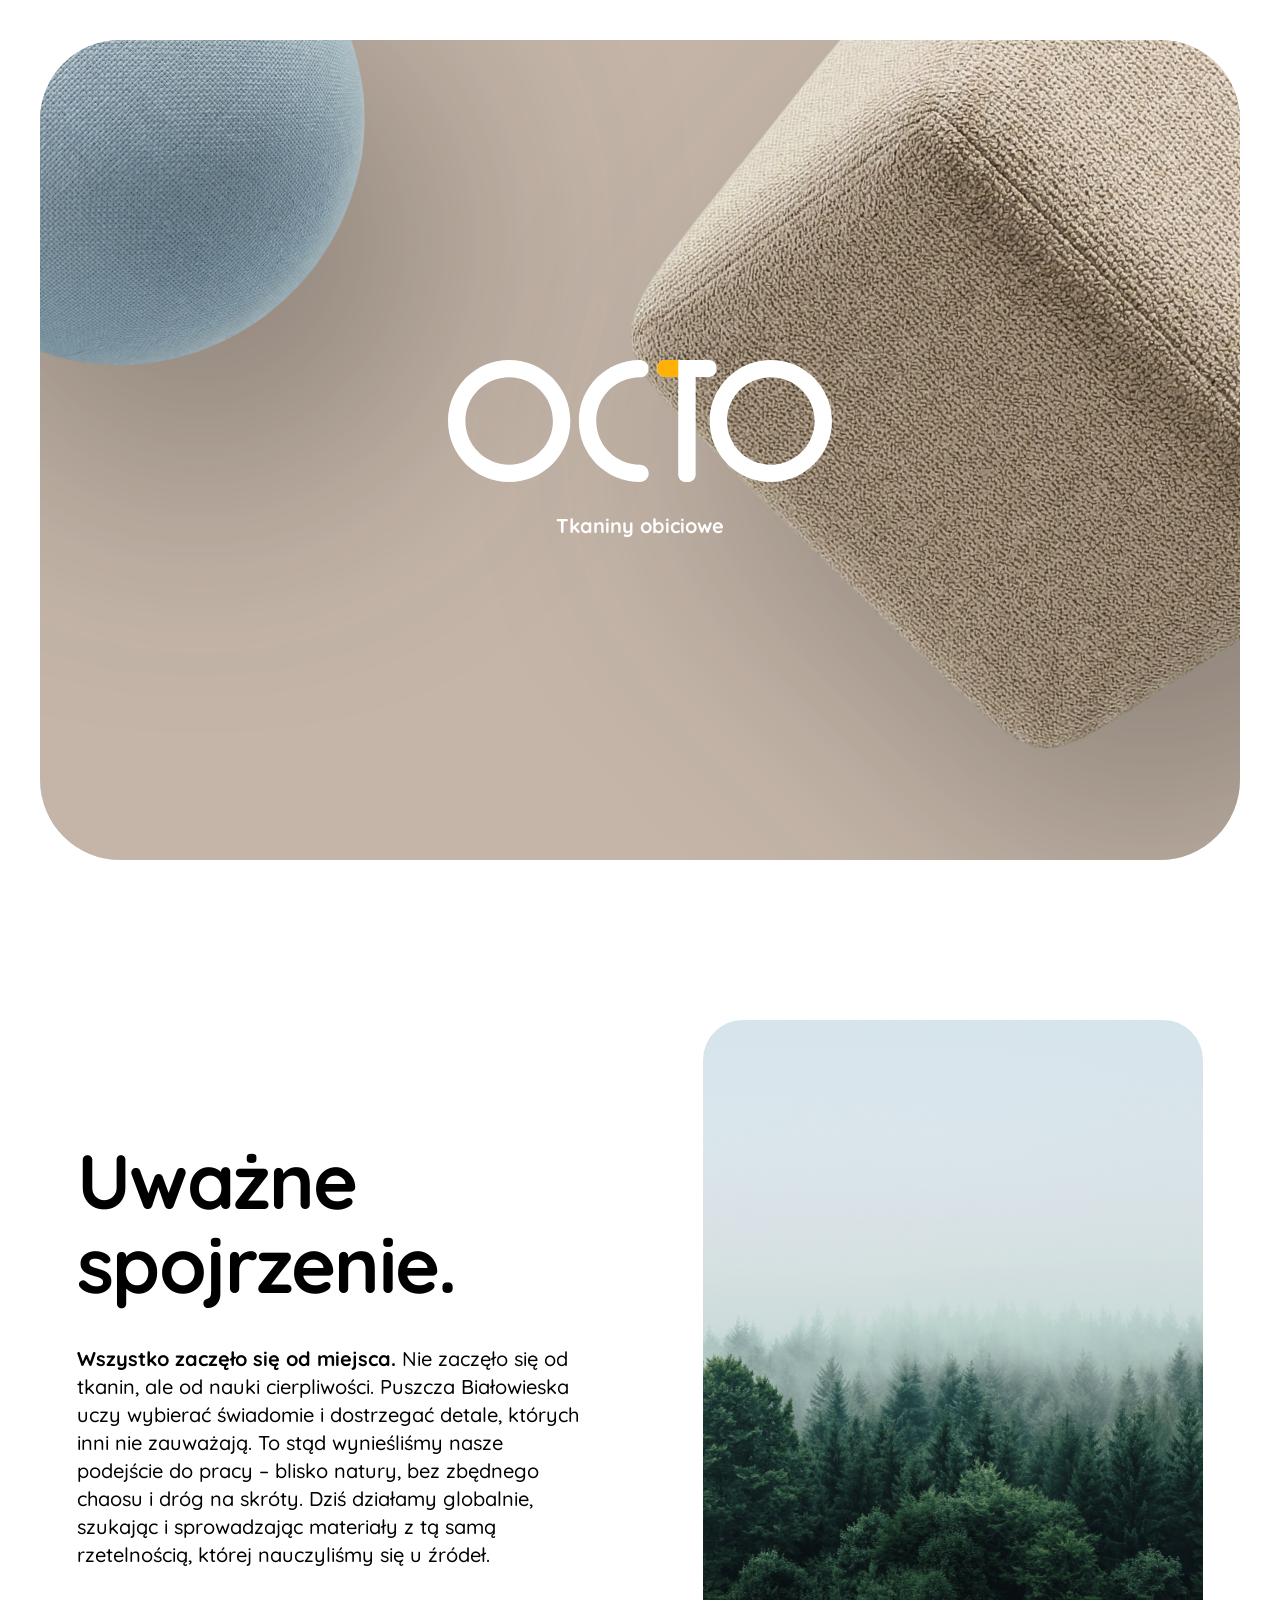
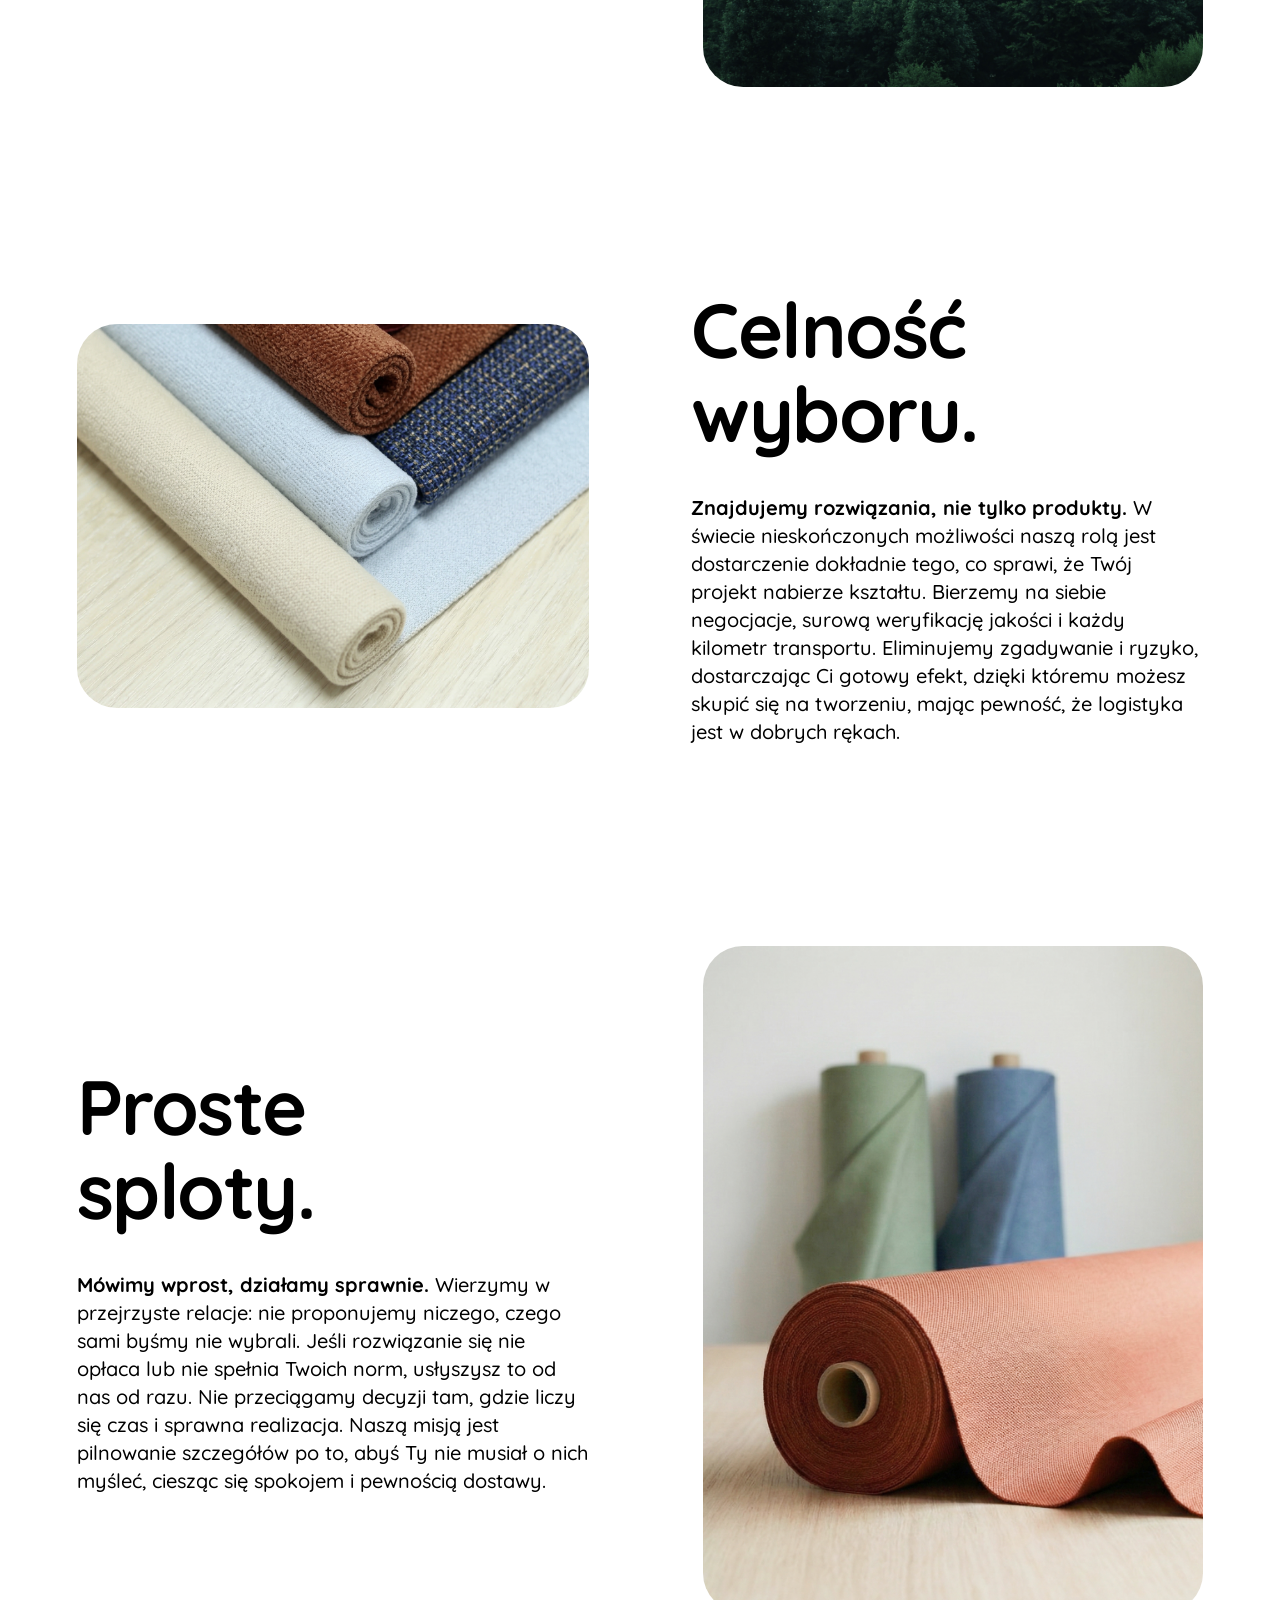
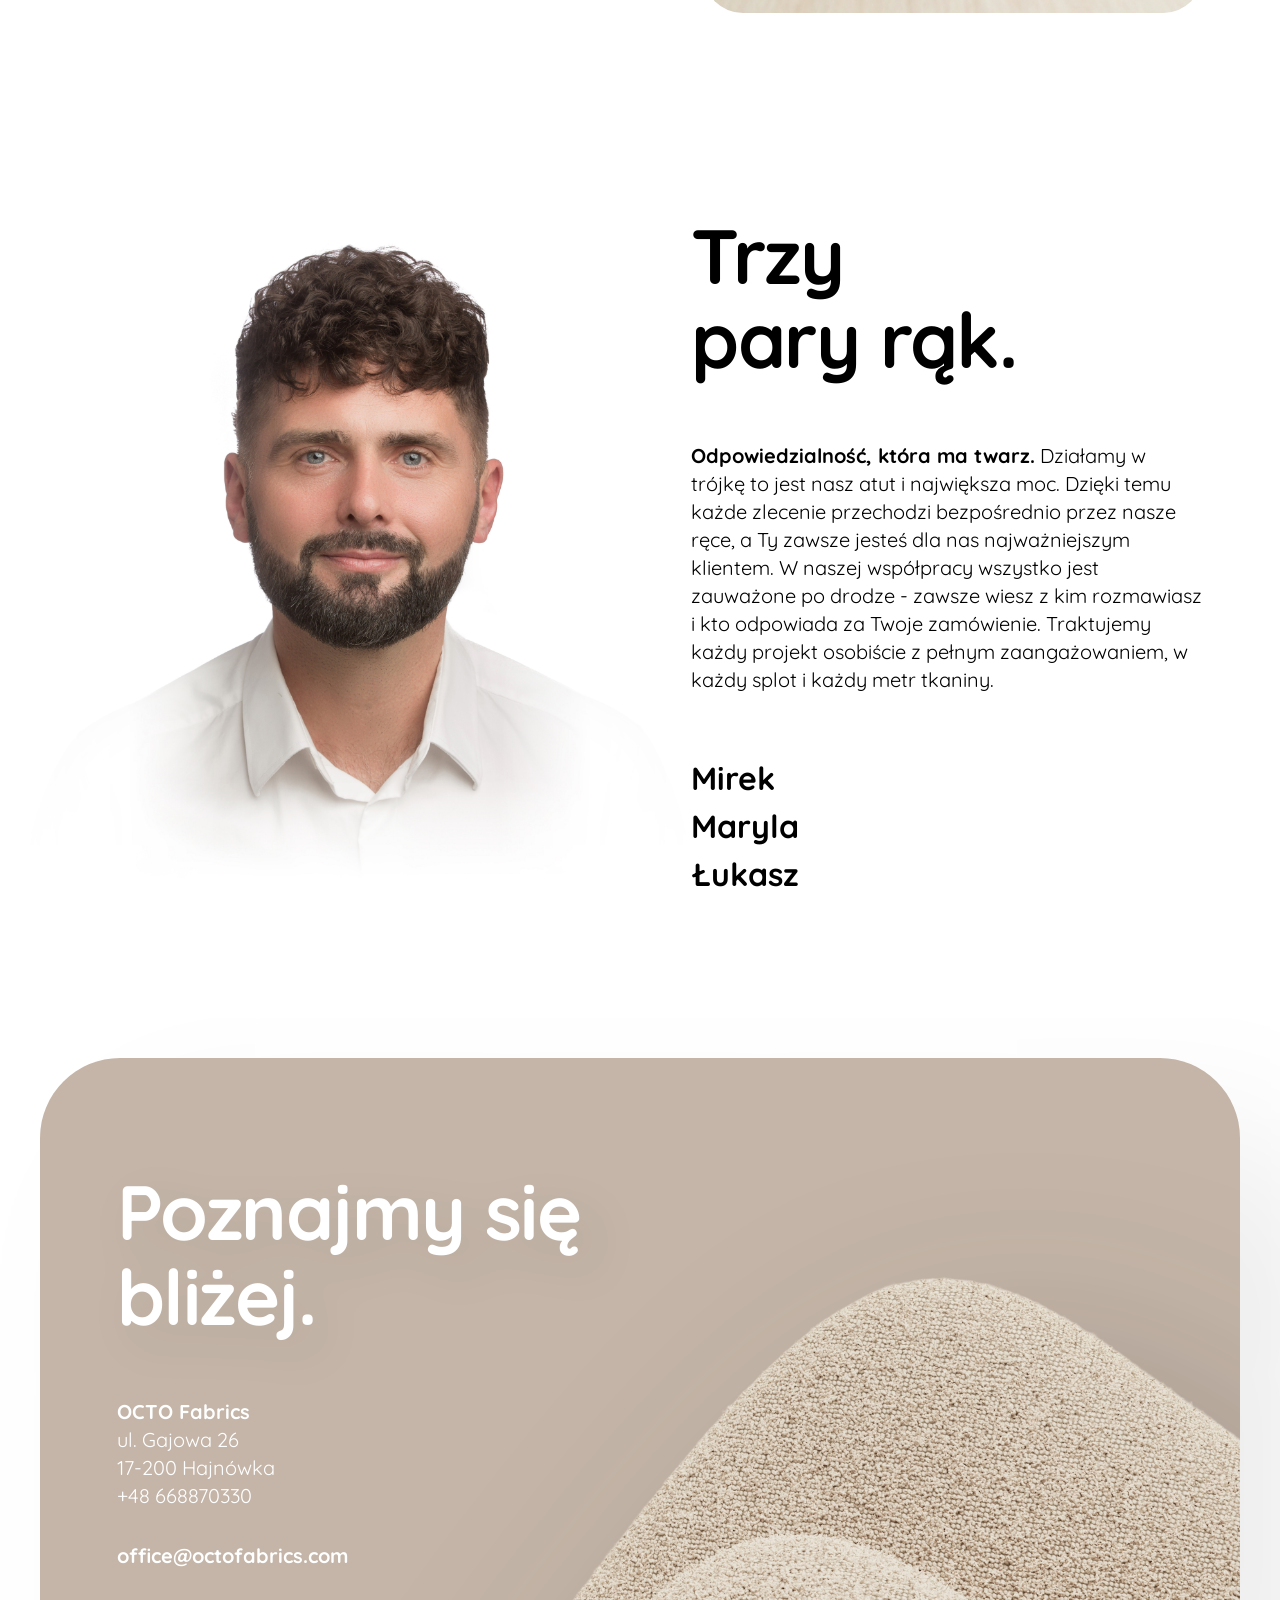
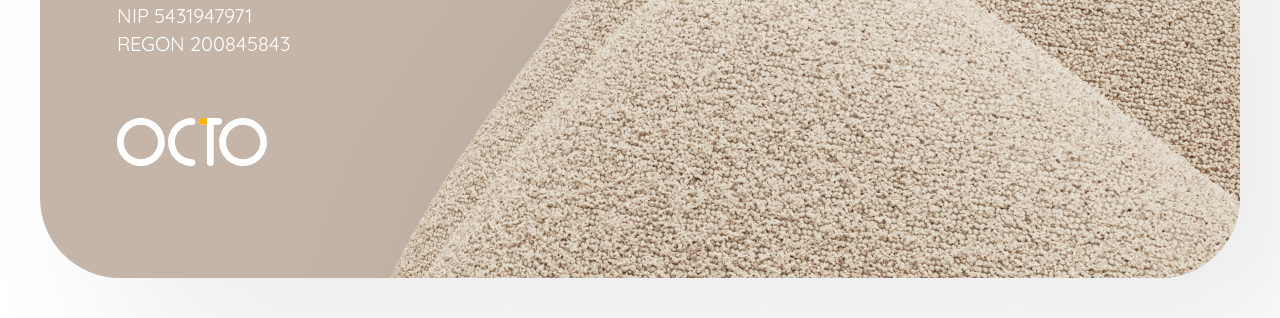
==== index.html @ 6f28c67d "Lamanie h2 (br) jak na desktopie + ciasniejszy kadr Mirka na mobile - Twardy <br> w naglowkach (Uwaz" ====
<!DOCTYPE html>
<html lang="pl" class="no-js">

<head>
  <meta charset="UTF-8">
  <meta name="viewport" content="width=device-width, initial-scale=1.0">
  <!-- Zamień klasę no-js na js jak najwcześniej: bez JS treść zostaje widoczna (fallback w CSS) -->
  <script>document.documentElement.className = document.documentElement.className.replace('no-js', 'js');</script>
  <title>OCTO Fabrics — Tkaniny obiciowe</title>
  <meta name="description"
    content="OCTO Fabrics to rzetelny dostawca tkanin obiciowych. Znajdujemy rozwiązania, nie tylko produkty. Dowiedz się więcej o naszej ofercie.">
  <link rel="canonical" href="https://kryszpin.github.io/octo/">

  <!-- Favicon -->
  <link rel="icon" href="assets/logo.svg" type="image/svg+xml">

  <!-- Open Graph (podgląd przy udostępnianiu linku) -->
  <meta property="og:type" content="website">
  <meta property="og:title" content="OCTO Fabrics — Tkaniny obiciowe">
  <meta property="og:description"
    content="Rzetelny dostawca tkanin obiciowych. Znajdujemy rozwiązania, nie tylko produkty.">
  <meta property="og:url" content="https://kryszpin.github.io/octo/">
  <meta property="og:image" content="https://kryszpin.github.io/octo/assets/img-1.jpg">
  <meta property="og:locale" content="pl_PL">
  <meta property="og:site_name" content="OCTO Fabrics">
  <meta name="twitter:card" content="summary_large_image">

  <link rel="preconnect" href="https://fonts.googleapis.com">
  <link rel="preconnect" href="https://fonts.gstatic.com" crossorigin>
  <link href="https://fonts.googleapis.com/css2?family=Quicksand:wght@500;700&display=swap" rel="stylesheet">
  <link rel="stylesheet" href="styles.css">

  <!-- Dane strukturalne dla Google (firma lokalna) -->
  <script type="application/ld+json">
  {
    "@context": "https://schema.org",
    "@type": "LocalBusiness",
    "name": "OCTO Fabrics",
    "description": "Rzetelny dostawca tkanin obiciowych. Znajdujemy rozwiązania, nie tylko produkty.",
    "url": "https://kryszpin.github.io/octo/",
    "logo": "https://kryszpin.github.io/octo/assets/logo.svg",
    "image": "https://kryszpin.github.io/octo/assets/img-1.jpg",
    "telephone": "+48668870330",
    "email": "office@octofabrics.com",
    "address": {
      "@type": "PostalAddress",
      "streetAddress": "ul. Gajowa 26",
      "postalCode": "17-200",
      "addressLocality": "Hajnówka",
      "addressCountry": "PL"
    },
    "taxID": "5431947971",
    "vatID": "PL5431947971"
  }
  </script>
</head>

<body>

  <!-- Section 0: Hero -->
  <section class="section section-hero" id="hero">
    <div class="hero-card">
      <img src="assets/hero-deco-1.png" alt="" class="hero-deco-1">
      <img src="assets/hero-deco-2.png" alt="" class="hero-deco-2">
      <div class="hero-content">
        <h1 class="visually-hidden">OCTO Fabrics — tkaniny obiciowe</h1>
        <div class="hero-logo">
          <img src="assets/logo.svg" alt="OCTO" class="logo-main">
        </div>
        <p class="hero-subtitle">Tkaniny obiciowe</p>
      </div>
    </div>
  </section>

  <!-- Section 1: Uważne spojrzenie -->
  <section class="section" id="about">
    <div class="content-wrapper">
      <div class="text-block animate-on-scroll">
        <h2>Uważne<br>spojrzenie.</h2>
        <p><strong>Wszystko zaczęło się od miejsca.</strong> Nie zaczęło się od tkanin, ale od nauki cierpliwości.
          Puszcza Białowieska uczy wybierać świadomie i dostrzegać detale, których inni nie zauważają. To stąd
          wynieśliśmy nasze podejście do pracy – blisko natury, bez zbędnego chaosu i dróg na skróty. Dziś działamy
          globalnie, szukając i sprowadzając materiały z tą samą rzetelnością, której nauczyliśmy się u źródeł.</p>
      </div>
      <img src="assets/img-1.jpg" alt="Tkanina Octo" class="image-placeholder image-portrait animate-on-scroll">
    </div>
  </section>

  <!-- Section 2: Celność wyboru -->
  <section class="section" id="services">
    <div class="content-wrapper content-reverse">
      <div class="text-block animate-on-scroll">
        <h2>Celność<br>wyboru.</h2>
        <p><strong>Znajdujemy rozwiązania, nie tylko produkty.</strong> W świecie nieskończonych możliwości naszą rolą
          jest dostarczenie dokładnie tego, co sprawi, że Twój projekt nabierze kształtu. Bierzemy na siebie negocjacje,
          surową weryfikację jakości i każdy kilometr transportu. Eliminujemy zgadywanie i ryzyko, dostarczając Ci
          gotowy efekt, dzięki któremu możesz skupić się na tworzeniu, mając pewność, że logistyka jest w dobrych
          rękach.</p>
      </div>
      <img src="assets/img-2.jpg" alt="Proces wyboru" class="image-placeholder image-landscape animate-on-scroll">
    </div>
  </section>

  <!-- Section 3: Proste sploty -->
  <section class="section" id="values">
    <div class="content-wrapper">
      <div class="text-block animate-on-scroll">
        <h2>Proste<br>sploty.</h2>
        <p><strong>Mówimy wprost, działamy sprawnie.</strong> Wierzymy w przejrzyste relacje: nie proponujemy niczego,
          czego sami byśmy nie wybrali. Jeśli rozwiązanie się nie opłaca lub nie spełnia Twoich norm, usłyszysz to od
          nas od razu. Nie przeciągamy decyzji tam, gdzie liczy się czas i sprawna realizacja. Naszą misją jest
          pilnowanie szczegółów po to, abyś Ty nie musiał o nich myśleć, ciesząc się spokojem i pewnością dostawy.</p>
      </div>
      <img src="assets/img-3.jpg" alt="Detale splotu" class="image-placeholder image-portrait animate-on-scroll">
    </div>
  </section>

  <!-- Section 4: Trzy pary rąk -->
  <section class="section section-team animate-on-scroll" id="team">
    <div class="team-bg-image">
      <img src="assets/mirek.jpg" alt="Mirek">
    </div>
    <div class="team-container animate-on-scroll">
      <div class="team-text-block">
        <h2 class="team-title">Trzy<br>pary rąk.</h2>
        <p><strong>Odpowiedzialność, która ma twarz.</strong> Działamy w trójkę to jest nasz atut i największa moc. Dzięki temu każde zlecenie przechodzi bezpośrednio przez nasze ręce, a Ty zawsze jesteś dla nas najważniejszym klientem. W naszej współpracy wszystko jest zauważone po drodze - zawsze wiesz z kim rozmawiasz i kto odpowiada za Twoje zamówienie. Traktujemy każdy projekt osobiście z pełnym zaangażowaniem, w każdy splot i każdy metr tkaniny.</p>
        <div class="team-list">
          <p><a href="mailto:mirek@octofabrics.com">Mirek</a></p>
          <p><a href="mailto:maryla@octofabrics.com">Maryla</a></p>
          <p><a href="mailto:lukasz@octofabrics.com">Łukasz</a></p>
        </div>
      </div>
    </div>
  </section>

  <!-- Section 5: Kontakt -->
  <section class="section section-footer" id="contact">
    <div class="hero-card">
      <img src="assets/contact-deco.png" alt="" class="contact-deco">
      <div class="footer-container animate-on-scroll">
        <div class="footer-container-inner">
          <h2 class="footer-title">Poznajmy się<br>bliżej.</h2>
          <div class="footer-content-grid">
            <div class="footer-info-group">
              <p><strong>OCTO Fabrics</strong></p>
              <p>ul. Gajowa 26</p>
              <p>17-200 Hajnówka</p>
              <p>+48 668870330</p>
            </div>
            <div class="footer-info-group">
              <p><strong><a href="mailto:office@octofabrics.com">office@octofabrics.com</a></strong></p>
            </div>
            <div class="footer-info-group">
              <p>NIP 5431947971</p>
              <p>REGON 200845843</p>
            </div>
          </div>
          <div class="footer-logo">
            <img src="assets/logo.svg" alt="OCTO" class="logo-footer">
          </div>
        </div>
      </div>
    </div>
  </section>

  <script src="script.js"></script>
</body>

</html>
---- styles.css ----
:root {
  --page-padding: clamp(40px, 6vw, 100px);
  --card-margin: 40px;
}

/* ===== RESET & BASE ===== */
*,
*::before,
*::after {
  margin: 0;
  padding: 0;
  box-sizing: border-box;
}

html {
  scroll-behavior: smooth;
  -webkit-font-smoothing: antialiased;
}

body {
  font-family: 'Quicksand', sans-serif;
  background-color: #ffffff;
  color: #000000;
  overflow-x: hidden;
  line-height: 1.5;
}

/* ===== TYPOGRAPHY ===== */
h2 {
  font-weight: 700;
  font-size: clamp(42px, 6vw, 96px);
  line-height: 1.1;
  letter-spacing: -0.02em;
  margin-bottom: 0.5em;
}

.text-block p {
  font-weight: 500;
  font-size: 20px;
  line-height: 28px;
}

.text-block p strong {
  font-weight: 700;
}

/* ===== SECTIONS (Exact 100vh) ===== */
.section {
  width: 100vw;
  display: flex;
  align-items: center;
  justify-content: center;
  position: relative;
  overflow: hidden;
  padding: 100px 0;
}

.section-hero,
.section-footer {
  height: 100vh;
  height: 100dvh;
  padding: 0;
}

/* ===== HEADER & FOOTER CARDS (Fixed 40px margins) ===== */
.hero-card {
  width: calc(100% - (var(--card-margin) * 2));
  height: calc(100% - (var(--card-margin) * 2));
  margin: var(--card-margin);
  border-radius: 80px;
  background: #C4B5A8;
  display: flex;
  align-items: center;
  justify-content: center;
  position: relative;
  overflow: hidden;
}

.hero-content {
  display: flex;
  flex-direction: column;
  align-items: center;
  gap: 24px;
  text-align: center;
  z-index: 2;
}

.hero-logo {
  width: clamp(200px, 30vw, 400px);
  opacity: 0;
  animation: fadeIn 1.2s ease-out 0.3s forwards;
}

@keyframes fadeIn {
  from { opacity: 0; }
  to { opacity: 1; }
}

/* Dekoracje hero/stopki skalują się płynnie: rozmiar telefonowy przy <=800px,
   pełny desktopowy przy >=1180px, liniowo pomiędzy (clamp zamiast progów). */
.hero-deco-1 {
  position: absolute;
  top: clamp(-160px, 212.6px - 31.58vw, -40px);
  left: clamp(-160px, 212.6px - 31.58vw, -40px);
  width: clamp(160px, 85.79vw - 526.3px, 486px);
  height: auto;
  filter: drop-shadow(80px 120px 120px rgba(33, 32, 28, 0.32));
  z-index: 1;
  opacity: 0;
  transform: translate(-150px, -150px) scale(0.75);
  animation: flyInLeft 1.8s cubic-bezier(0.34, 1.56, 0.64, 1) 0.1s forwards;
}

@keyframes flyInLeft {
  to {
    opacity: 1;
    transform: translate(0, 0) scale(1);
  }
}

.hero-deco-2 {
  position: absolute;
  top: -240px;
  right: clamp(-340px, 467.4px - 68.42vw, -80px);
  width: clamp(320px, 165.79vw - 1006.3px, 950px);
  height: auto;
  filter: drop-shadow(80px 120px 120px rgba(33, 32, 28, 0.32));
  z-index: 1;
  opacity: 0;
  transform: translate(150px, 150px) scale(0.75);
  animation: flyInRight 2s cubic-bezier(0.34, 1.56, 0.64, 1) 0.2s forwards;
}

@keyframes flyInRight {
  to {
    opacity: 1;
    transform: translate(0, 0) scale(1);
  }
}

.contact-deco {
  position: absolute;
  bottom: clamp(-30px, 7.89vw - 93.16px, 0px);
  right: clamp(-30px, 7.89vw - 93.16px, 0px);
  width: clamp(220px, 168.42vw - 1127.4px, 860px);
  height: auto;
  filter: drop-shadow(80px 120px 120px rgba(33, 32, 28, 0.32));
  z-index: 1;
  opacity: 0;
  transform: translate(60px, 60px) scale(0.9);
  transition: all 1.8s cubic-bezier(0.34, 1.56, 0.64, 1) 0.4s; /* Added 0.4s delay */
}

.section-footer .hero-card.visible .contact-deco {
  opacity: 1;
  transform: translate(0, 0) scale(1);
}

.logo-main {
  width: 100%;
  height: auto;
}

.hero-subtitle {
  font-weight: 700;
  font-size: 20px;
  line-height: 28px;
  color: #ffffff;
  opacity: 0;
  animation: fadeIn 1.2s ease-out 0.6s forwards;
}


/* ===== CONTENT WRAPPER ===== */
.content-wrapper {
  display: grid;
  grid-template-columns: minmax(0, 550px) minmax(0, 550px);
  gap: clamp(40px, 8vw, 160px);
  justify-content: center;
  align-items: center;
  width: 100%;
  padding: 0 var(--page-padding);
}

/* Align images to outer edges to ensure perfectly symmetric visual margins */
.content-wrapper > .image-placeholder {
  justify-self: end;
}

.content-reverse > .image-placeholder {
  justify-self: start;
}

.content-reverse .text-block {
  grid-column: 2;
}

.content-reverse .image-placeholder {
  grid-column: 1;
  grid-row: 1;
  /* Ensure it stays in the first row alongside the text */
}

.text-block {
  width: 100%;
}

/* ===== IMAGES ===== */
.image-placeholder {
  width: 100%;
  height: auto;
  border-radius: 40px;
  object-fit: cover;
  transition: transform 0.6s cubic-bezier(0.16, 1, 0.3, 1);
}

.image-placeholder:hover {
  transform: scale(1.02);
}

.image-portrait {
  max-width: 500px;
  aspect-ratio: 3 / 4;
}

#about {
  padding-top: 120px;
}

/* ===== TEAM SECTION ===== */
.section-team {
  background-color: #ffffff;
  justify-content: flex-end;
  position: relative;
  padding-bottom: 120px;
  min-height: 800px; /* Ensure enough height for the portrait */
}

.team-bg-image {
  position: absolute;
  top: 0;
  left: 0;
  height: 100%;
  width: calc(50vw + 80px); /* Spans exactly from edge to the grid gap start */
  z-index: 1;
}

.team-bg-image img {
  width: 100%;
  height: 100%;
  object-fit: contain;
  object-position: right center; /* Wyśrodkowany w pionie obok tekstu (zamiast przyklejony do dołu) */
  opacity: 0;
  transform: scale(1.1);
  transition: opacity 1.5s ease-out, transform 2s cubic-bezier(0.16, 1, 0.3, 1);
}

.section-team.visible .team-bg-image img {
  opacity: 1;
  transform: scale(1);
}

.team-container {
  display: grid;
  grid-template-columns: minmax(0, 550px) minmax(0, 550px);
  gap: clamp(40px, 8vw, 160px);
  justify-content: center;
  align-items: center;
  width: 100%;
  padding: 0 var(--page-padding);
  position: relative;
  z-index: 2;
}

.team-text-block {
  grid-column: 2;
  /* Always in the second column to follow the guide */
  width: 100%;
  text-align: left;
}

.team-title {
  font-size: clamp(48px, 6vw, 96px);
  line-height: 1.1;
  margin-bottom: 60px;
  color: #000000;
}

.team-text-block p {
  font-size: 20px;
  line-height: 28px;
  margin-bottom: 60px;
}

.team-list {
  display: flex;
  flex-direction: column;
}

.team-list p {
  font-weight: 700;
  font-size: 32px;
  line-height: 48px;
  margin-bottom: 0;
}

.team-list a {
  color: inherit;
  text-decoration: none;
  transition: opacity 0.3s ease;
}

.team-list a:hover {
  opacity: 0.7;
}



/* ===== FOOTER SPECIFIC ===== */
.section-footer .hero-card {
  display: flex;
  justify-content: center;
  align-items: center;
  box-shadow: 80px 80px 160px 0px rgba(0, 0, 0, 0.08);
}

.footer-container {
  display: grid;
  grid-template-columns: minmax(0, 550px) minmax(0, 550px);
  gap: clamp(40px, 8vw, 160px);
  justify-content: center;
  width: 100%;
  text-align: left;
  padding: 0 var(--page-padding);
}

.footer-container-inner {
  grid-column: 1;
  /* Always in the first column to follow the guide */
}


.footer-title {
  font-size: clamp(48px, 6vw, 96px);
  line-height: 1.1;
  color: #ffffff;
  margin-bottom: 60px;
  filter: drop-shadow(16px 16px 24px rgba(0, 0, 0, 0.08));
}

.footer-content-grid {
  display: flex;
  flex-direction: column;
  gap: 32px;
  margin-bottom: 60px;
}

.footer-info-group p {
  font-size: 20px;
  line-height: 28px;
  color: #ffffff;
}

.footer-info-group a {
  color: inherit;
  text-decoration: none;
  transition: opacity 0.3s ease;
}

.footer-info-group a:hover {
  opacity: 0.7;
}

.footer-logo {
  width: 150px;
  opacity: 1;
  margin: 0;
}

.logo-footer {
  width: 100%;
  height: auto;
  display: block;
}


/* ===== ANIMATIONS ===== */
.animate-on-scroll {
  opacity: 0;
  transform: translateY(20px);
  transition: all 0.7s ease-out;
}

.animate-on-scroll.visible {
  opacity: 1;
  transform: translateY(0);
}

.image-placeholder.animate-on-scroll {
  transform: translateY(30px) scale(0.95);
  transition: all 1s cubic-bezier(0.34, 1.56, 0.64, 1);
}

.image-placeholder.animate-on-scroll.visible {
  opacity: 1;
  transform: translateY(0) scale(1);
}

/* ===== RESPONSIVE ===== */

/* Fonty: zmniejszone od 1180px w dół (te same wartości aż do telefonu).
   Układ pozostaje bez zmian — tu sterujemy WYŁĄCZNIE typografią. */
@media (max-width: 1180px) {
  h2 {
    font-size: clamp(32px, 10vw, 56px);
  }

  .team-title,
  .footer-title {
    font-size: clamp(36px, 10vw, 56px);
  }

  .text-block p,
  .team-text-block p,
  .footer-info-group p {
    font-size: 18px;
    line-height: 26px;
  }

  .team-list p {
    font-size: 26px;
    line-height: 38px;
  }
}

/* Telefon: jedna kolumna i układ mobilny — JEDYNY próg układu (800px).
   Powyżej (800–1180px) layout jest taki sam jak na desktopie, tylko z mniejszymi fontami. */
@media (max-width: 800px) {
  :root {
    --page-padding: 20px;
    --card-margin: 16px;
  }

  /* General Spacing & Cards */
  .section {
    padding: 48px 0;
  }

  /* Pierwsza sekcja: bez ekstra górnego marginesu (na desktopie 120px) — równo z dołem */
  #about {
    padding-top: 48px;
  }

  /* Hero i stopka bez paddingu — karta wypełnia ekran z równym marginesem (16px) ze wszystkich stron */
  .section-hero,
  .section-footer {
    padding: 0;
  }

  .hero-card {
    border-radius: 40px;
  }

  /* Hero Logo (dekoracje skalują się płynnie przez clamp w regułach bazowych) */
  .hero-logo {
    width: clamp(160px, 45vw, 280px);
  }

  .hero-subtitle {
    font-size: 18px;
  }

  /* Content Sections — jedna kolumna */
  .content-wrapper {
    grid-template-columns: 1fr;
    gap: 60px;
    text-align: center;
    justify-items: center;
  }

  .content-reverse .text-block,
  .content-reverse .image-placeholder {
    grid-column: auto;
    grid-row: auto;
  }

  .image-placeholder {
    width: 100%;
    max-width: 500px;
  }

  /* Team Section — portret nad tekstem */
  .section-team {
    display: flex;
    flex-direction: column;
    align-items: center;
    justify-content: flex-start;
    height: auto;
    min-height: auto;
    padding: 60px 0;
  }

  .team-bg-image {
    position: relative;
    width: calc(100% - (var(--page-padding) * 2));
    height: auto;
    max-width: 500px;
    margin-bottom: 30px;
    z-index: 2;
    overflow: hidden;       /* przycina powiększone zdjęcie do zaokrąglonej ramki */
    border-radius: 40px;
  }

  .team-bg-image img {
    width: 100%;
    height: auto;
    aspect-ratio: 3 / 4;
    object-fit: cover;
    object-position: center;
    border-radius: 0;
    transform-origin: center 68%;  /* kadrowanie skupione na twarzy, nie nad głową */
  }

  /* Lekkie przybliżenie — ucina pustą przestrzeń nad głową i białe boki */
  .section-team.visible .team-bg-image img {
    transform: scale(1.22);
  }

  .team-container {
    grid-template-columns: 1fr;
    gap: 0;
    padding: 0 var(--page-padding);
    justify-items: center;
  }

  .team-text-block {
    grid-column: auto;
    text-align: center;
    max-width: 600px;
  }

  .team-title {
    margin-bottom: 30px;
  }

  /* tylko akapit opisowy, NIE imiona w .team-list */
  .team-text-block > p {
    margin-bottom: 30px;
  }

  .team-list {
    align-items: center;
  }

  /* Footer / Contact — wypełnia ekran jak na desktopie (height = viewport - marginesy).
     Hero (.section-hero) dziedziczy 100dvh z reguł bazowych. */
  .section-footer .hero-card {
    padding: 60px 20px;
  }

  .footer-container {
    grid-template-columns: 1fr;
    gap: 60px;
    text-align: center;
    justify-items: center;
    padding: 0;
  }

  .footer-container-inner {
    grid-column: auto;
    max-width: 550px;
    display: flex;
    flex-direction: column;
    align-items: center;
  }

  .footer-info-group {
    text-align: center;
  }

  .footer-title {
    margin-bottom: 40px;
  }

  .footer-logo {
    margin: 40px auto 0 auto;
  }
}

/* ===== A11Y / FALLBACKI ===== */

/* Nagłówek ukryty wizualnie, ale czytany przez Google i czytniki ekranu */
.visually-hidden {
  position: absolute;
  width: 1px;
  height: 1px;
  padding: 0;
  margin: -1px;
  overflow: hidden;
  clip: rect(0, 0, 0, 0);
  white-space: nowrap;
  border: 0;
}

/* Fallback: jeśli JavaScript się nie wykona, cała treść zostaje widoczna */
.no-js .animate-on-scroll {
  opacity: 1;
  transform: none;
}

.no-js .contact-deco {
  opacity: 1;
  transform: translate(0, 0) scale(1);
}

/* Szanuj ustawienie systemowe "ogranicz ruch" — wyłącz animacje, pokaż treść */
@media (prefers-reduced-motion: reduce) {
  *,
  *::before,
  *::after {
    animation-duration: 0.01ms !important;
    animation-iteration-count: 1 !important;
    transition-duration: 0.01ms !important;
    scroll-behavior: auto !important;
  }

  .animate-on-scroll,
  .hero-logo,
  .hero-subtitle,
  .hero-deco-1,
  .hero-deco-2,
  .contact-deco,
  .section-team .team-bg-image img {
    opacity: 1 !important;
    transform: none !important;
  }
}
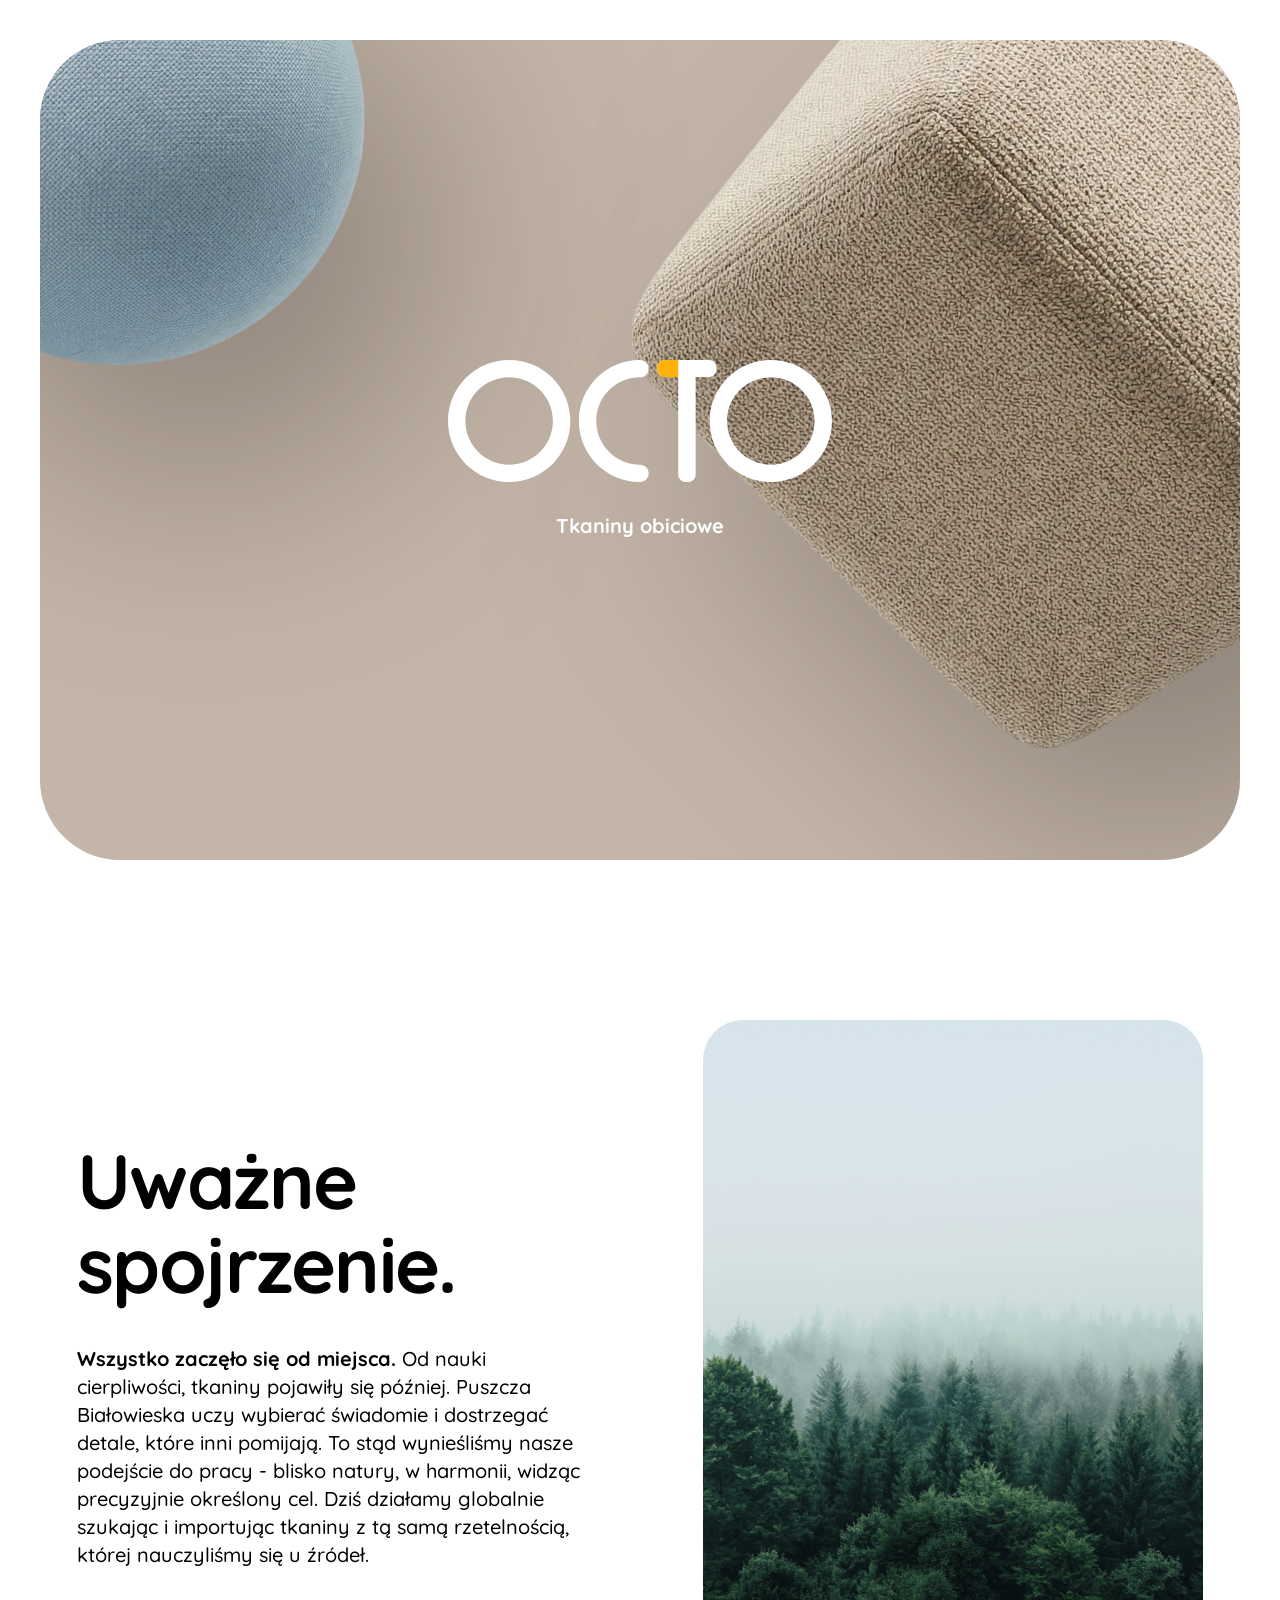
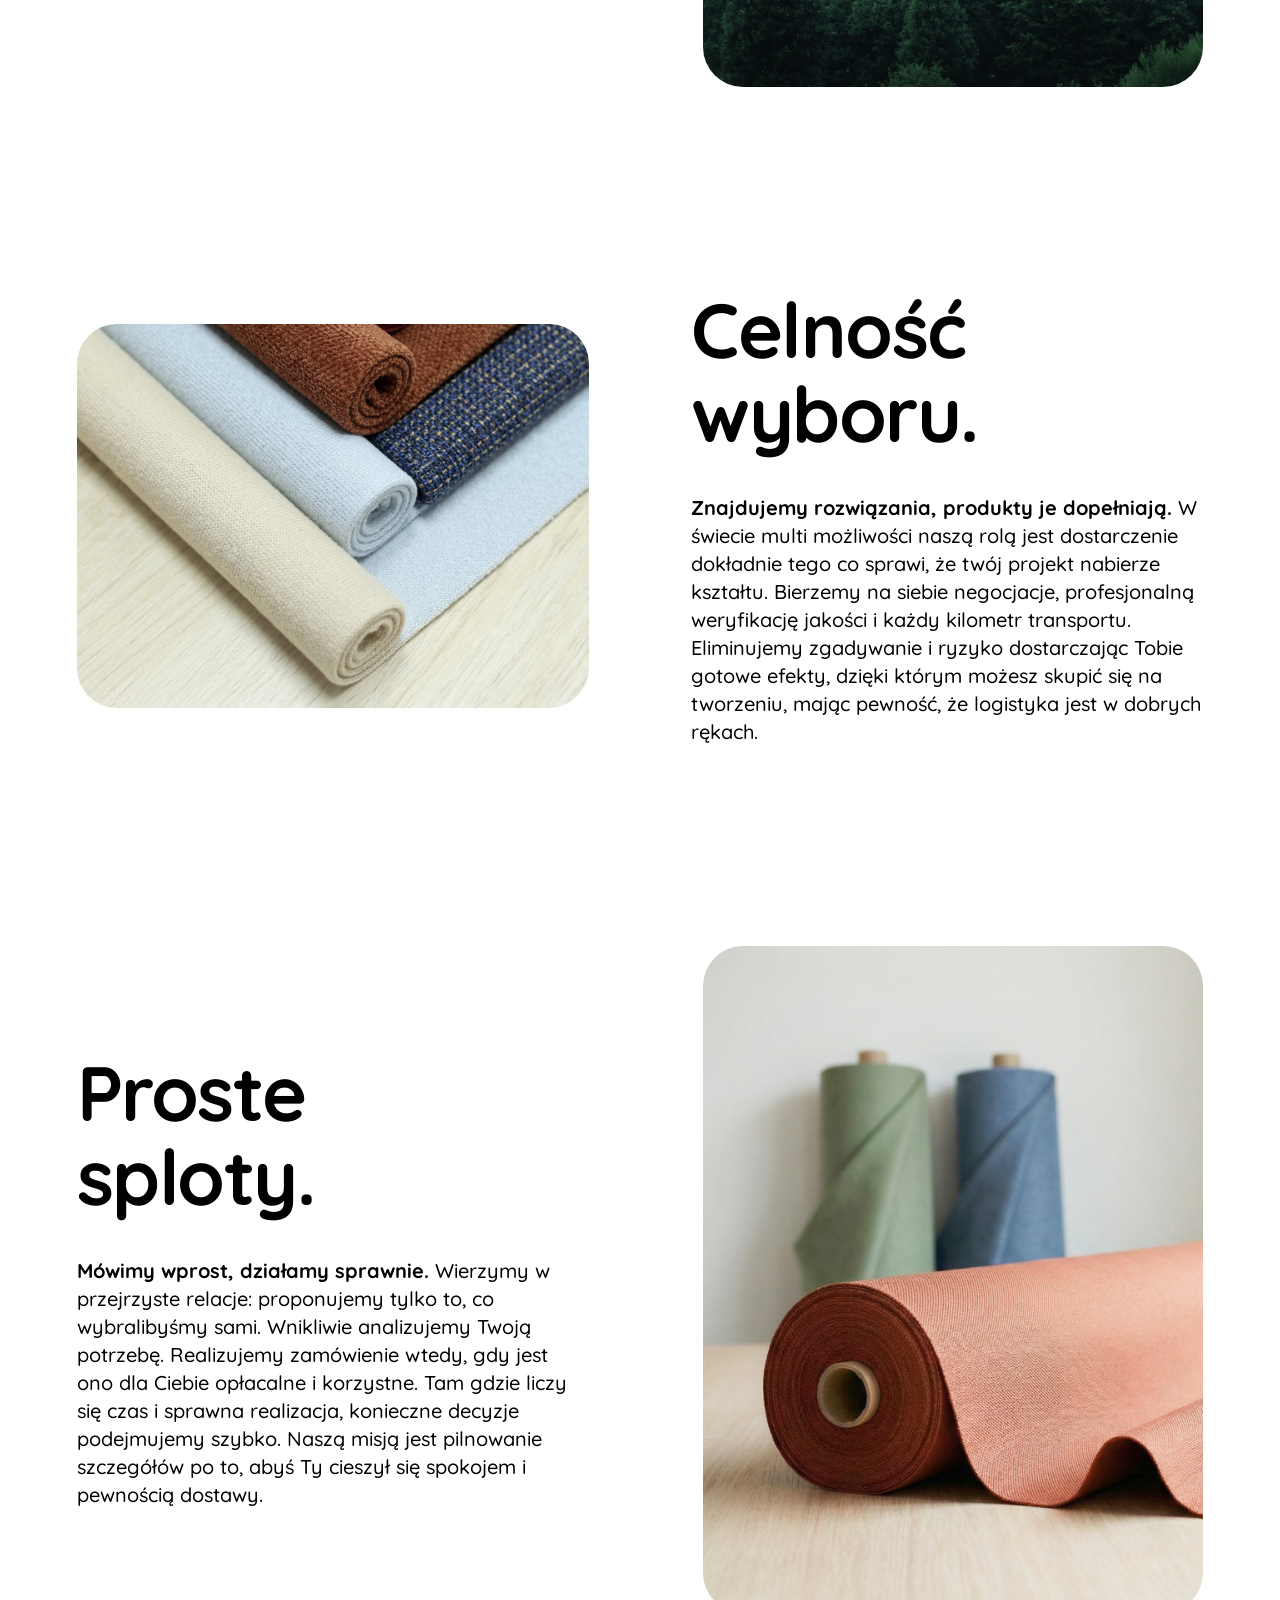
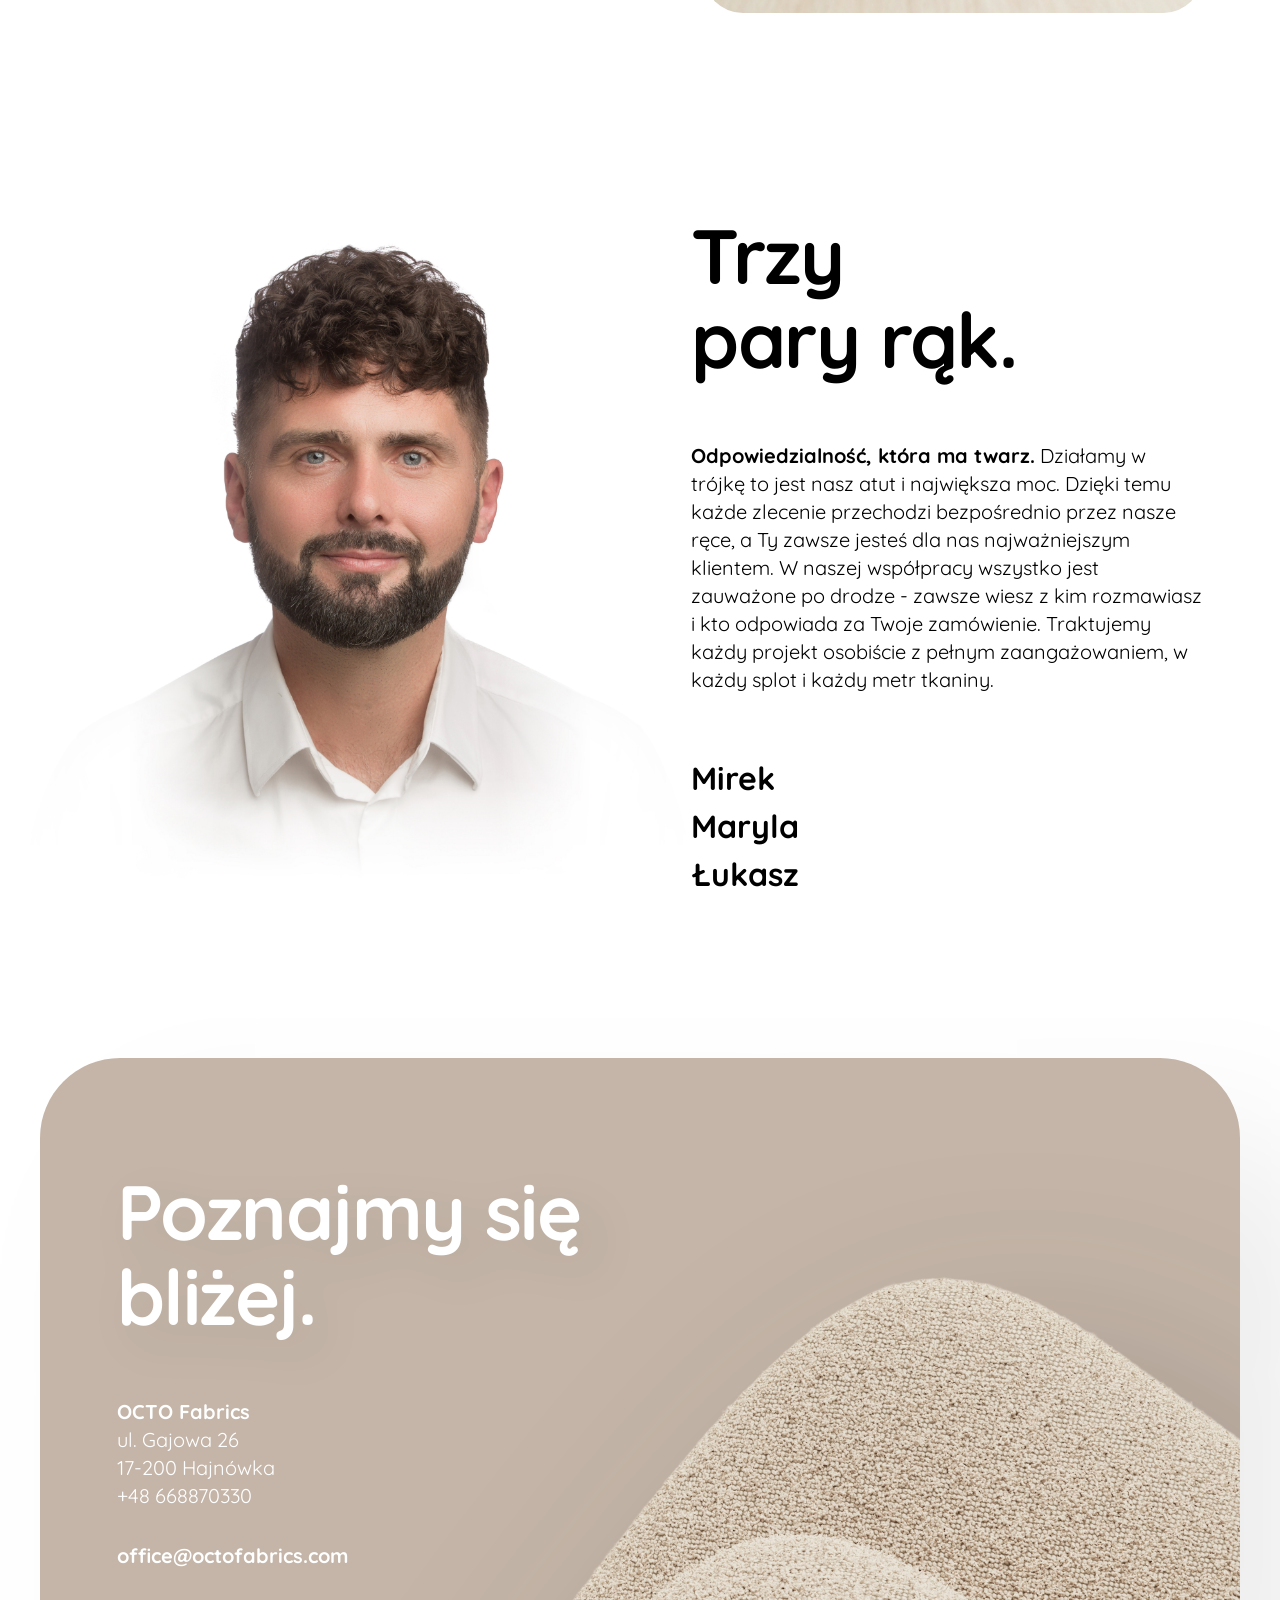
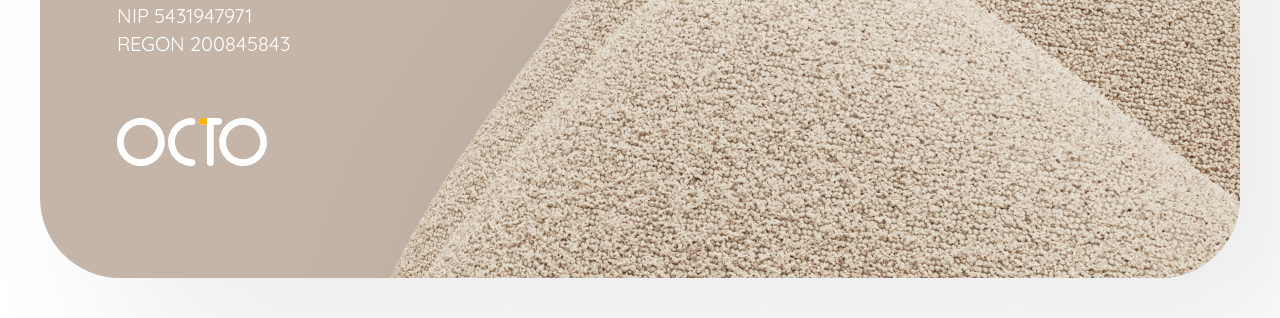
==== commit 981a4d61: "Tresci: zaktualizowane teksty po korekcie (about, services, values) Pierwsze zdanie kazdej sekcji bo" ====
--- a/index.html
+++ b/index.html
@@ -77,10 +77,10 @@
     <div class="content-wrapper">
       <div class="text-block animate-on-scroll">
         <h2>Uważne<br>spojrzenie.</h2>
-        <p><strong>Wszystko zaczęło się od miejsca.</strong> Nie zaczęło się od tkanin, ale od nauki cierpliwości.
-          Puszcza Białowieska uczy wybierać świadomie i dostrzegać detale, których inni nie zauważają. To stąd
-          wynieśliśmy nasze podejście do pracy – blisko natury, bez zbędnego chaosu i dróg na skróty. Dziś działamy
-          globalnie, szukając i sprowadzając materiały z tą samą rzetelnością, której nauczyliśmy się u źródeł.</p>
+        <p><strong>Wszystko zaczęło się od miejsca.</strong> Od nauki cierpliwości, tkaniny pojawiły się później.
+          Puszcza Białowieska uczy wybierać świadomie i dostrzegać detale, które inni pomijają. To stąd wynieśliśmy
+          nasze podejście do pracy - blisko natury, w harmonii, widząc precyzyjnie określony cel. Dziś działamy
+          globalnie szukając i importując tkaniny z tą samą rzetelnością, której nauczyliśmy się u źródeł.</p>
       </div>
       <img src="assets/img-1.jpg" alt="Tkanina Octo" class="image-placeholder image-portrait animate-on-scroll">
     </div>
@@ -91,10 +91,10 @@
     <div class="content-wrapper content-reverse">
       <div class="text-block animate-on-scroll">
         <h2>Celność<br>wyboru.</h2>
-        <p><strong>Znajdujemy rozwiązania, nie tylko produkty.</strong> W świecie nieskończonych możliwości naszą rolą
-          jest dostarczenie dokładnie tego, co sprawi, że Twój projekt nabierze kształtu. Bierzemy na siebie negocjacje,
-          surową weryfikację jakości i każdy kilometr transportu. Eliminujemy zgadywanie i ryzyko, dostarczając Ci
-          gotowy efekt, dzięki któremu możesz skupić się na tworzeniu, mając pewność, że logistyka jest w dobrych
+        <p><strong>Znajdujemy rozwiązania, produkty je dopełniają.</strong> W świecie multi możliwości naszą rolą jest
+          dostarczenie dokładnie tego co sprawi, że twój projekt nabierze kształtu. Bierzemy na siebie negocjacje,
+          profesjonalną weryfikację jakości i każdy kilometr transportu. Eliminujemy zgadywanie i ryzyko dostarczając
+          Tobie gotowe efekty, dzięki którym możesz skupić się na tworzeniu, mając pewność, że logistyka jest w dobrych
           rękach.</p>
       </div>
       <img src="assets/img-2.jpg" alt="Proces wyboru" class="image-placeholder image-landscape animate-on-scroll">
@@ -106,10 +106,10 @@
     <div class="content-wrapper">
       <div class="text-block animate-on-scroll">
         <h2>Proste<br>sploty.</h2>
-        <p><strong>Mówimy wprost, działamy sprawnie.</strong> Wierzymy w przejrzyste relacje: nie proponujemy niczego,
-          czego sami byśmy nie wybrali. Jeśli rozwiązanie się nie opłaca lub nie spełnia Twoich norm, usłyszysz to od
-          nas od razu. Nie przeciągamy decyzji tam, gdzie liczy się czas i sprawna realizacja. Naszą misją jest
-          pilnowanie szczegółów po to, abyś Ty nie musiał o nich myśleć, ciesząc się spokojem i pewnością dostawy.</p>
+        <p><strong>Mówimy wprost, działamy sprawnie.</strong> Wierzymy w przejrzyste relacje: proponujemy tylko to, co
+          wybralibyśmy sami. Wnikliwie analizujemy Twoją potrzebę. Realizujemy zamówienie wtedy, gdy jest ono dla Ciebie
+          opłacalne i korzystne. Tam gdzie liczy się czas i sprawna realizacja, konieczne decyzje podejmujemy szybko.
+          Naszą misją jest pilnowanie szczegółów po to, abyś Ty cieszył się spokojem i pewnością dostawy.</p>
       </div>
       <img src="assets/img-3.jpg" alt="Detale splotu" class="image-placeholder image-portrait animate-on-scroll">
     </div>
--- a/styles.css
+++ b/styles.css
@@ -443,12 +443,12 @@
 
   /* General Spacing & Cards */
   .section {
-    padding: 48px 0;
-  }
-
-  /* Pierwsza sekcja: bez ekstra górnego marginesu (na desktopie 120px) — równo z dołem */
+    padding: 24px 0;
+  }
+
+  /* Pierwsza sekcja: po hero (0 paddingu na dole) — 32px + 16px marginesu karty hero = 48px odstępu */
   #about {
-    padding-top: 48px;
+    padding-top: 32px;
   }
 
   /* Hero i stopka bez paddingu — karta wypełnia ekran z równym marginesem (16px) ze wszystkich stron */
@@ -470,10 +470,10 @@
     font-size: 18px;
   }
 
-  /* Content Sections — jedna kolumna */
+  /* Content Sections — jedna kolumna; odstęp tekst<->zdjęcie 48px (jak między sekcjami) */
   .content-wrapper {
     grid-template-columns: 1fr;
-    gap: 60px;
+    gap: 48px;
     text-align: center;
     justify-items: center;
   }
@@ -497,18 +497,17 @@
     justify-content: flex-start;
     height: auto;
     min-height: auto;
-    padding: 60px 0;
+    padding: 24px 0;
   }
 
   .team-bg-image {
     position: relative;
-    width: calc(100% - (var(--page-padding) * 2));
+    width: 100%;
     height: auto;
     max-width: 500px;
-    margin-bottom: 30px;
+    padding: 0 var(--page-padding);
+    margin-bottom: 0;
     z-index: 2;
-    overflow: hidden;       /* przycina powiększone zdjęcie do zaokrąglonej ramki */
-    border-radius: 40px;
   }
 
   .team-bg-image img {
@@ -517,13 +516,7 @@
     aspect-ratio: 3 / 4;
     object-fit: cover;
     object-position: center;
-    border-radius: 0;
-    transform-origin: center 68%;  /* kadrowanie skupione na twarzy, nie nad głową */
-  }
-
-  /* Lekkie przybliżenie — ucina pustą przestrzeń nad głową i białe boki */
-  .section-team.visible .team-bg-image img {
-    transform: scale(1.22);
+    border-radius: 40px;
   }
 
   .team-container {
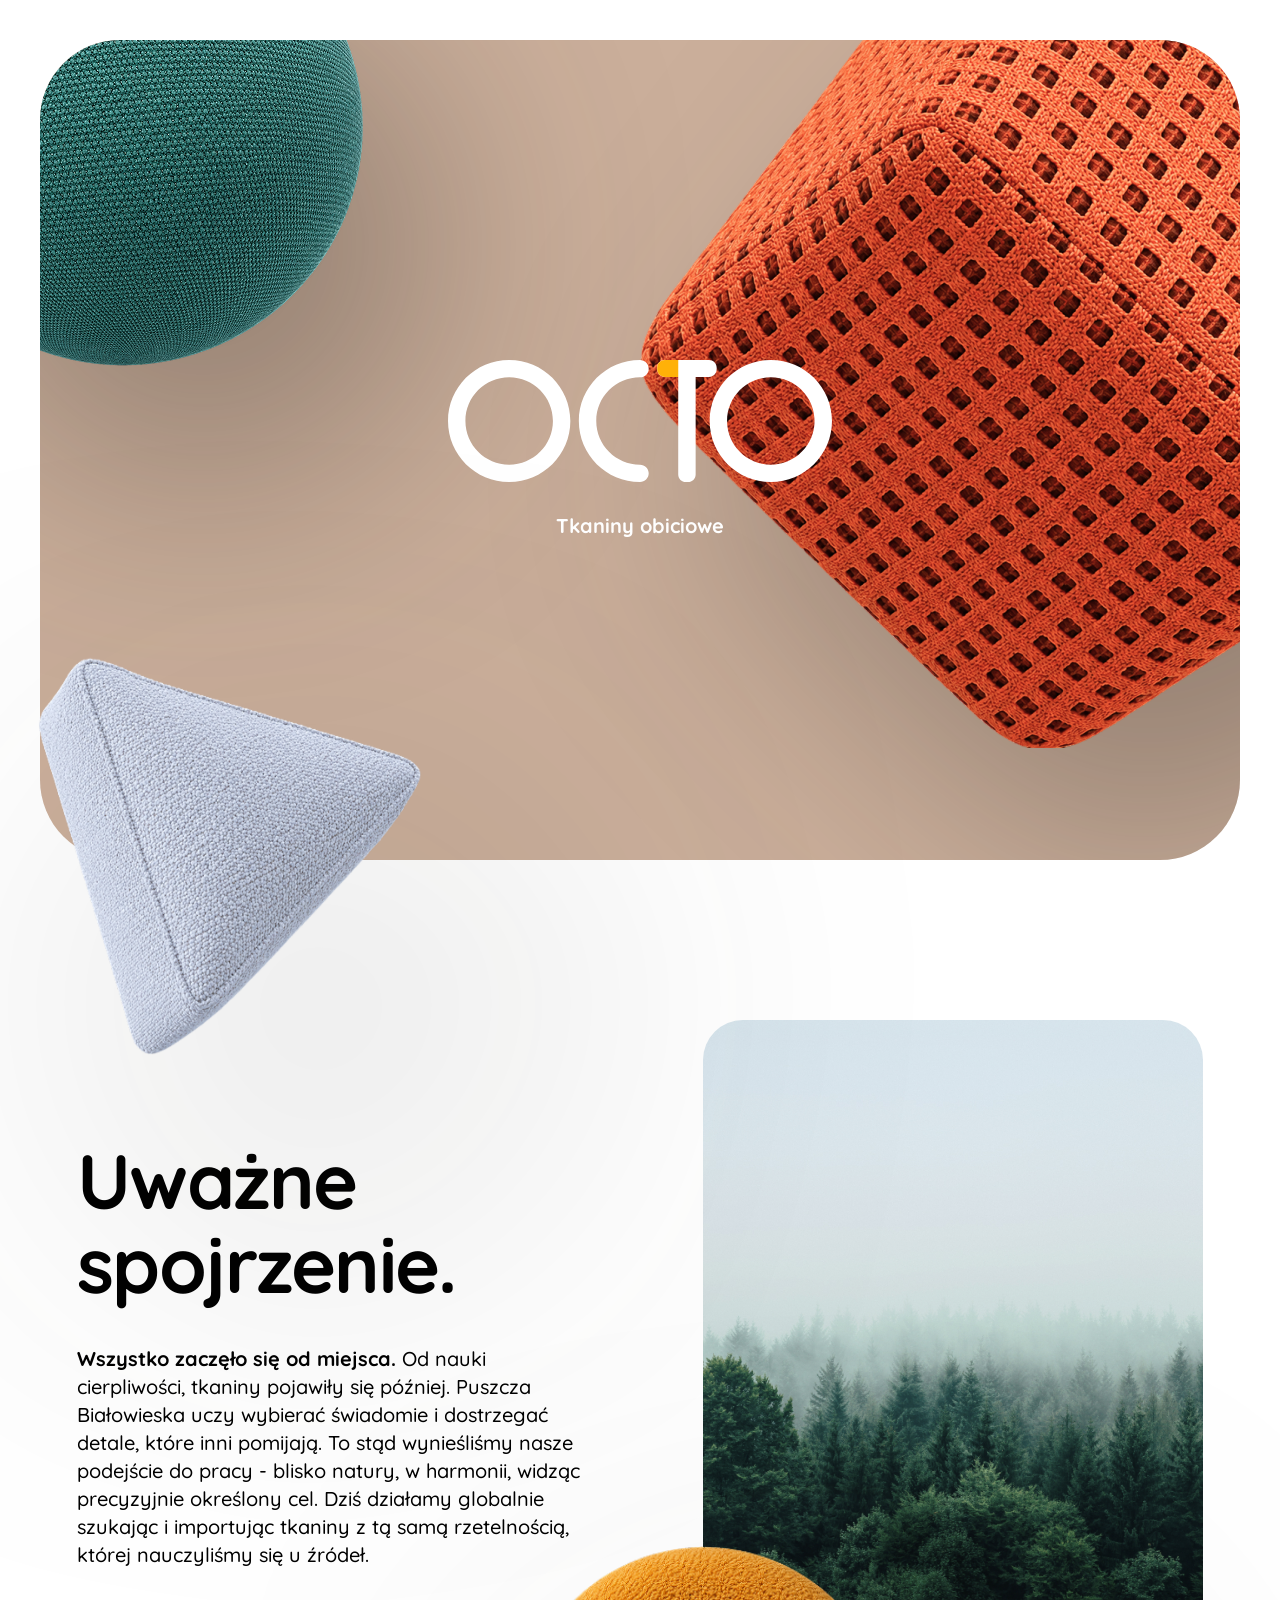
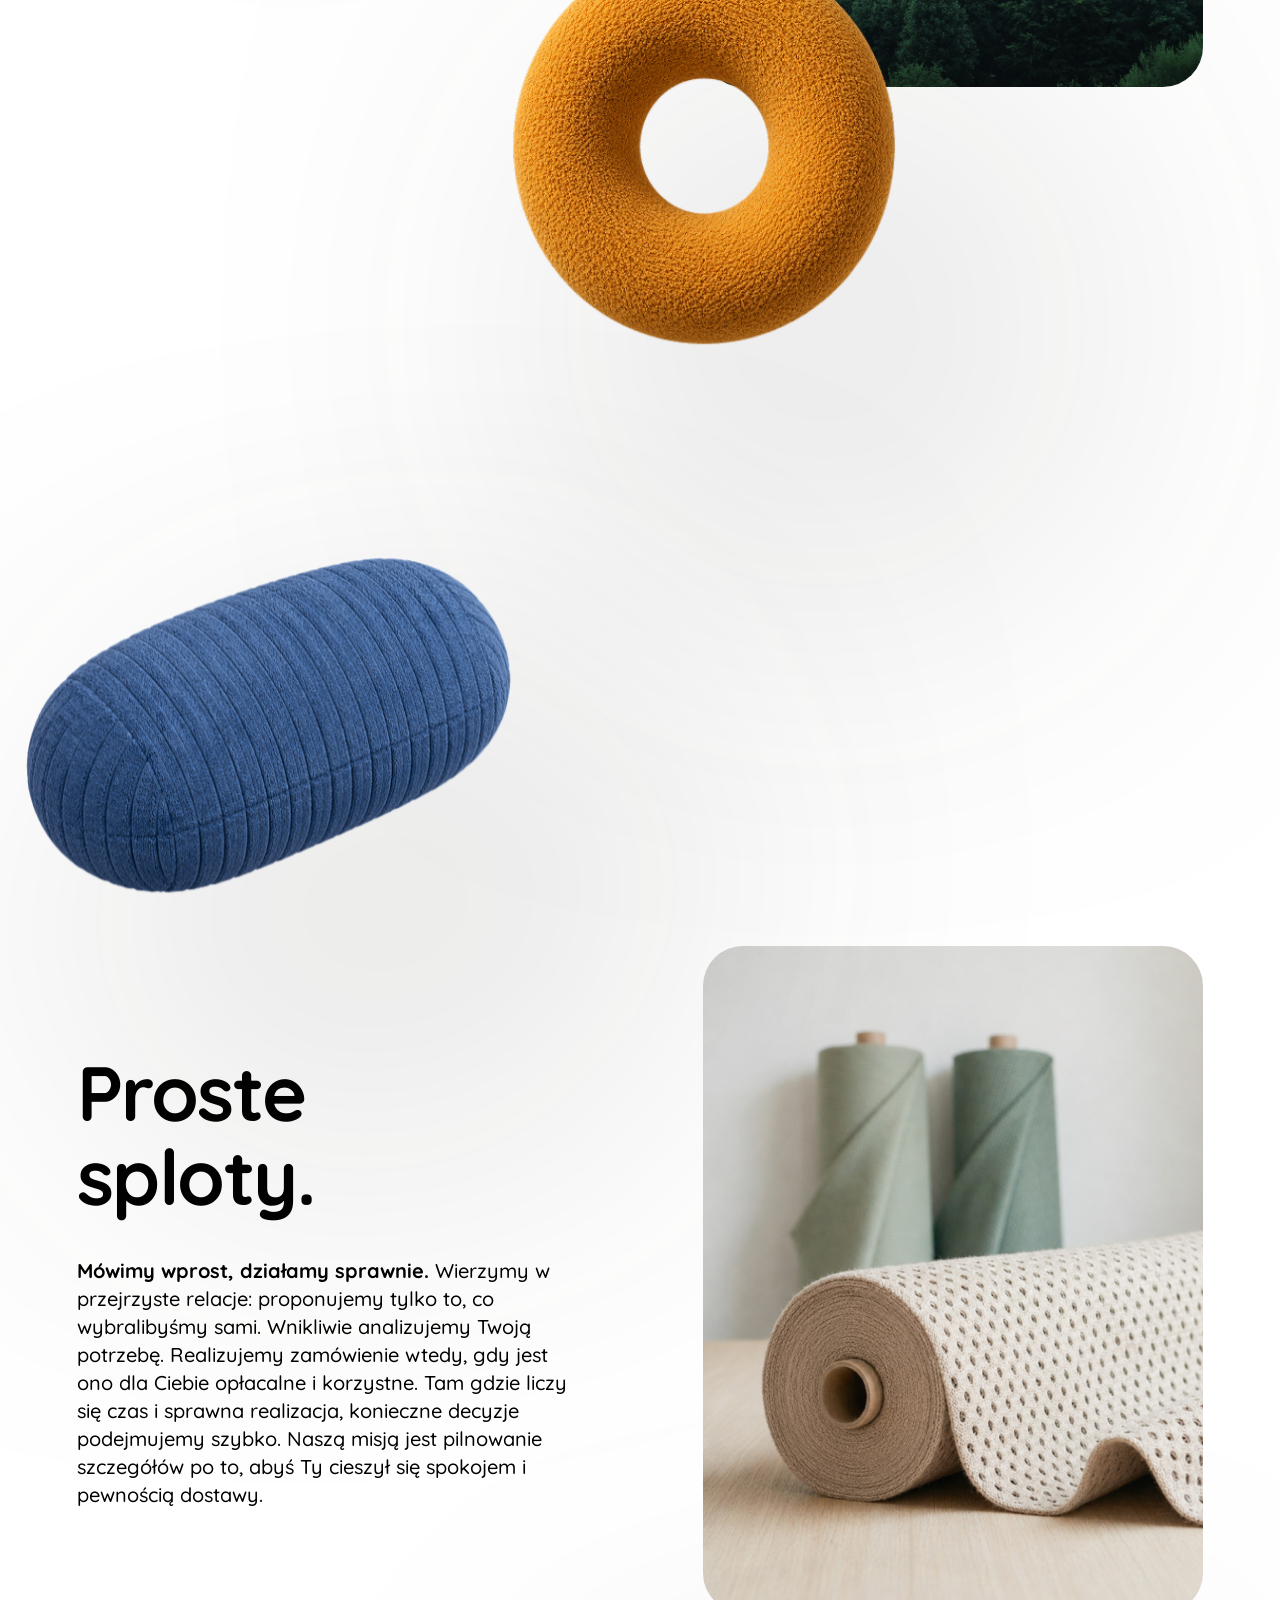
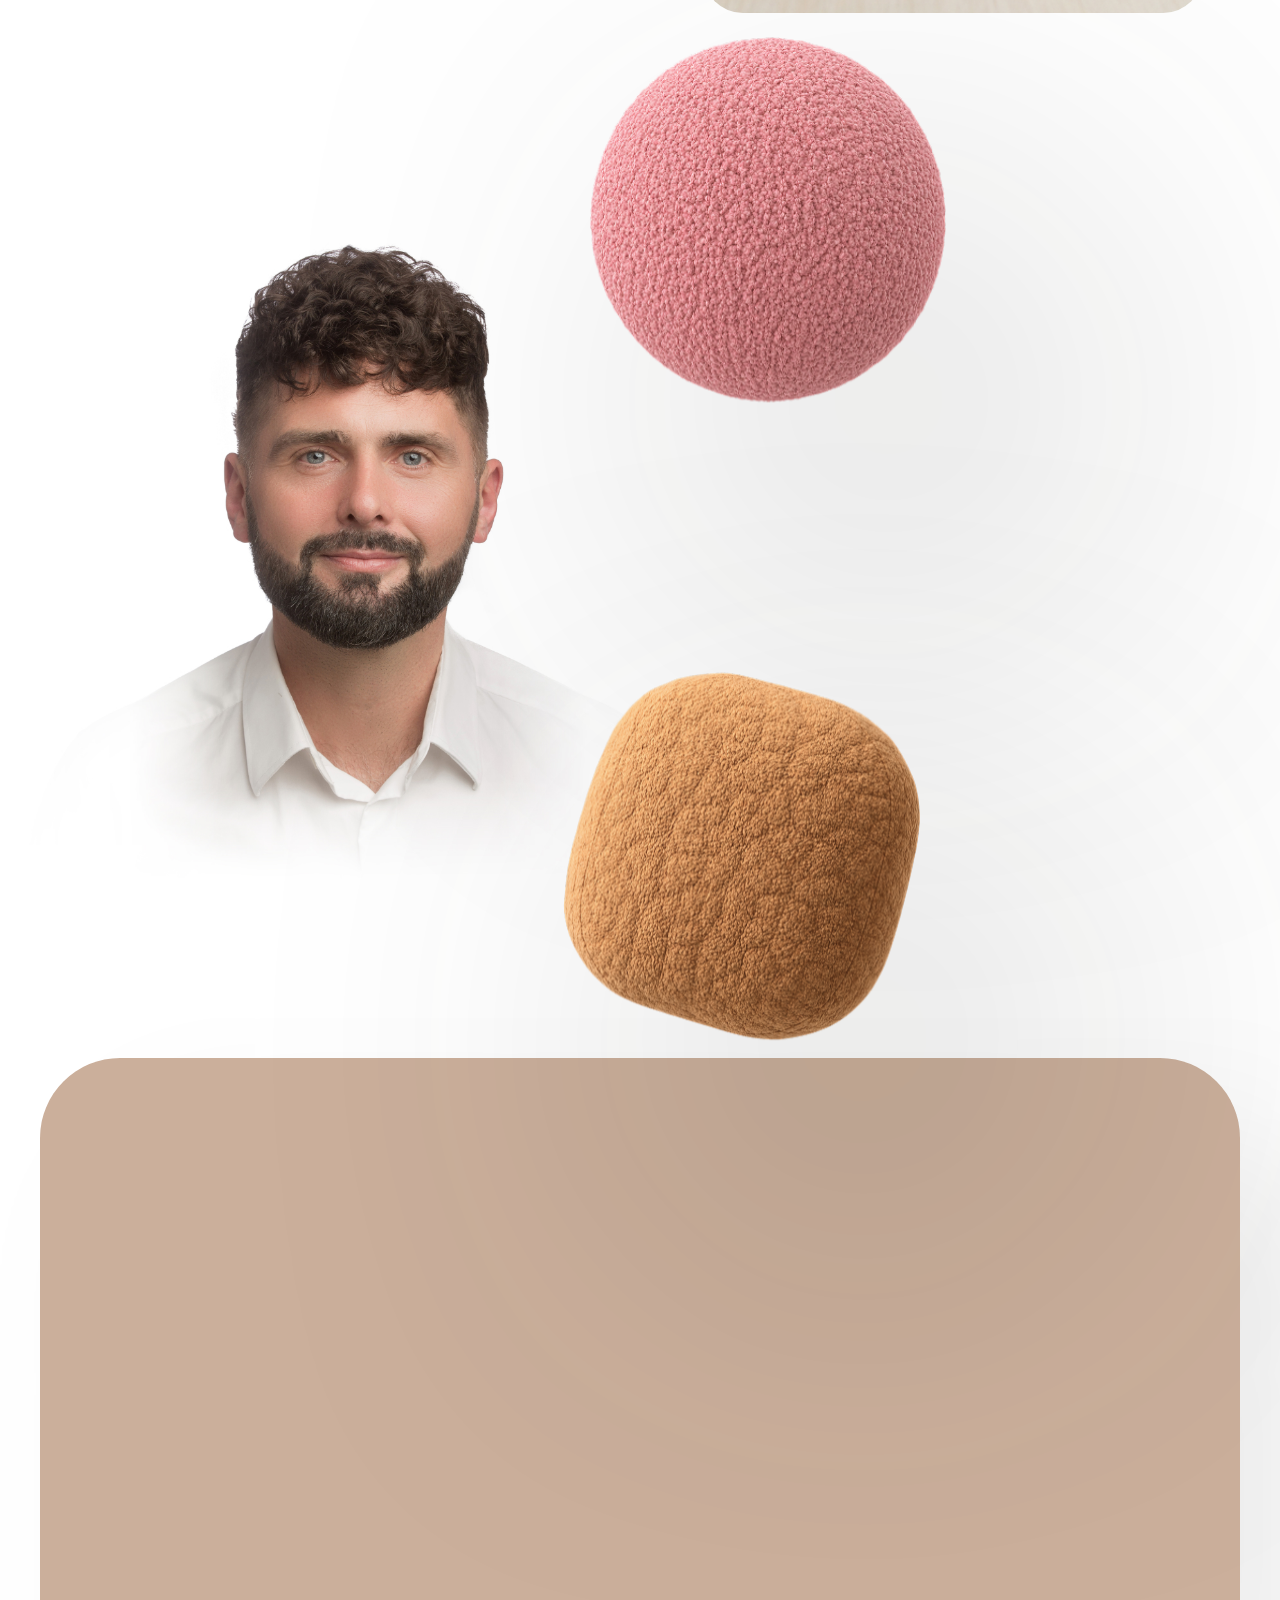
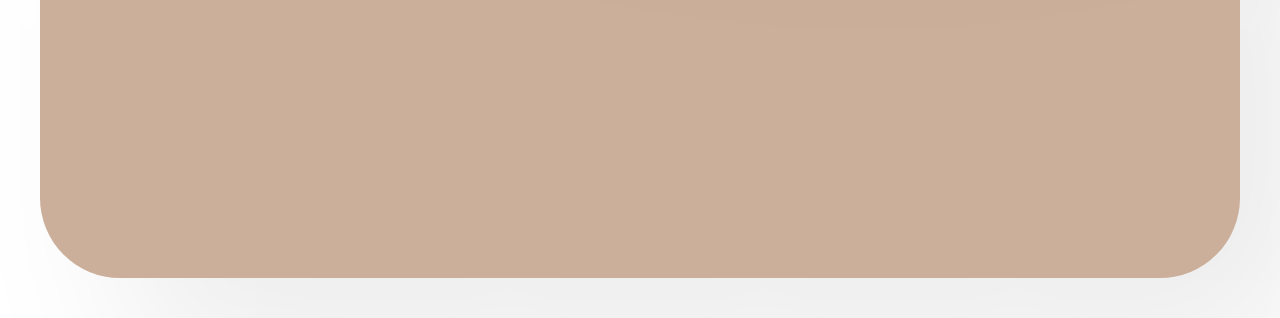
==== commit d404e9c8: "Parallax: warstwa plywajacych obiektow (deco 1-5) nad strona - nowa nakladka .floaties (pointer-even" ====
--- a/index.html
+++ b/index.html
@@ -56,6 +56,17 @@
 </head>
 
 <body>
+
+  <!-- Pływające obiekty (parallax) nad całą stroną. aria-hidden: czysta dekoracja.
+       Pozycję pionową liczy script.js z data-anchor (id sekcji) + data-ratio;
+       tempo parallax = data-speed (ujemne = wolniej/w górę). -->
+  <div class="floaties" aria-hidden="true">
+    <img src="assets/deco-1-triangle.png" alt="" class="floaty f-triangle" data-anchor="hero"     data-ratio="0.78" data-speed="0.10">
+    <img src="assets/deco-2-donut.png"    alt="" class="floaty f-donut"    data-anchor="about"    data-ratio="0.62" data-speed="-0.08">
+    <img src="assets/deco-3-pillow.png"   alt="" class="floaty f-pillow"   data-anchor="services" data-ratio="0.95" data-speed="0.12">
+    <img src="assets/deco-4-sphere.png"   alt="" class="floaty f-sphere"   data-anchor="values"   data-ratio="0.60" data-speed="-0.10">
+    <img src="assets/deco-5-cube.png"     alt="" class="floaty f-cube"     data-anchor="contact"  data-ratio="0.06" data-speed="0.10">
+  </div>
 
   <!-- Section 0: Hero -->
   <section class="section section-hero" id="hero">
@@ -125,9 +136,9 @@
         <h2 class="team-title">Trzy<br>pary rąk.</h2>
         <p><strong>Odpowiedzialność, która ma twarz.</strong> Działamy w trójkę to jest nasz atut i największa moc. Dzięki temu każde zlecenie przechodzi bezpośrednio przez nasze ręce, a Ty zawsze jesteś dla nas najważniejszym klientem. W naszej współpracy wszystko jest zauważone po drodze - zawsze wiesz z kim rozmawiasz i kto odpowiada za Twoje zamówienie. Traktujemy każdy projekt osobiście z pełnym zaangażowaniem, w każdy splot i każdy metr tkaniny.</p>
         <div class="team-list">
-          <p><a href="mailto:mirek@octofabrics.com">Mirek</a></p>
-          <p><a href="mailto:maryla@octofabrics.com">Maryla</a></p>
-          <p><a href="mailto:lukasz@octofabrics.com">Łukasz</a></p>
+          <p><a href="mailto:m.jakoniuk@octofabrics.com">Mirek</a></p>
+          <p><a href="mailto:m.trusiewicz@octofabrics.com">Maryla</a></p>
+          <p><a href="mailto:l.bieruta@octofabrics.com">Łukasz</a></p>
         </div>
       </div>
     </div>
--- a/styles.css
+++ b/styles.css
@@ -23,6 +23,7 @@
   color: #000000;
   overflow-x: hidden;
   line-height: 1.5;
+  position: relative; /* punkt odniesienia dla warstwy .floaties (pozycje w układzie dokumentu) */
 }
 
 /* ===== TYPOGRAPHY ===== */
@@ -68,7 +69,7 @@
   height: calc(100% - (var(--card-margin) * 2));
   margin: var(--card-margin);
   border-radius: 80px;
-  background: #C4B5A8;
+  background: #CBAF9B;
   display: flex;
   align-items: center;
   justify-content: center;
@@ -406,6 +407,39 @@
   transform: translateY(0) scale(1);
 }
 
+/* ===== FLOATING PARALLAX OBJECTS (warstwa nad całą stroną) =====
+   Osobna nakładka (NIE dzieci .section, bo .section ma overflow:hidden i ucinałby
+   obiekty wystające poza krawędź). Pozycja pionowa (top) liczona w JS względem sekcji
+   (data-anchor + data-ratio) -> responsywne po reflow. Ruch parallax: transform translateY
+   sterowany jedną pętlą rAF w script.js (data-speed). pointer-events:none, żeby nie blokować
+   klików w treść pod spodem. */
+.floaties {
+  position: absolute;
+  top: 0;
+  left: 0;
+  width: 100%;
+  height: 0; /* tylko kotwica w (0,0) dokumentu; dzieci wystają poza (overflow widoczny) */
+  pointer-events: none;
+  z-index: 20;
+}
+
+.floaty {
+  position: absolute;
+  height: auto;
+  /* Figma Drop shadow: X120 Y180 Blur180, #21201C @ 28%, cień po kształcie (alpha) */
+  filter: drop-shadow(120px 180px 180px rgba(33, 32, 28, 0.28));
+  will-change: transform;
+  pointer-events: none;
+}
+
+/* Poziome pozycje + rozmiary (szkic do dostrojenia). Skala płynna clamp: telefon -> desktop.
+   Rozmiary 2x względem assetów 1x (grafiki wyeksportowane w 1x). */
+.f-triangle { width: clamp(180px, 30vw, 400px); left: 3%; }
+.f-donut    { width: clamp(180px, 30vw, 400px); right: 30%; }
+.f-pillow   { width: clamp(240px, 38vw, 520px); left: 2%; }
+.f-sphere   { width: clamp(180px, 28vw, 380px); right: 26%; }
+.f-cube     { width: clamp(180px, 28vw, 380px); right: 28%; }
+
 /* ===== RESPONSIVE ===== */
 
 /* Fonty: zmniejszone od 1180px w dół (te same wartości aż do telefonu).
@@ -606,6 +640,11 @@
   transform: translate(0, 0) scale(1);
 }
 
+/* Bez JS pozycje floaties nie są liczone (top ustawia skrypt) — ukryj, to tylko dekoracja */
+.no-js .floaties {
+  display: none;
+}
+
 /* Szanuj ustawienie systemowe "ogranicz ruch" — wyłącz animacje, pokaż treść */
 @media (prefers-reduced-motion: reduce) {
   *,
@@ -623,6 +662,7 @@
   .hero-deco-1,
   .hero-deco-2,
   .contact-deco,
+  .floaty,
   .section-team .team-bg-image img {
     opacity: 1 !important;
     transform: none !important;
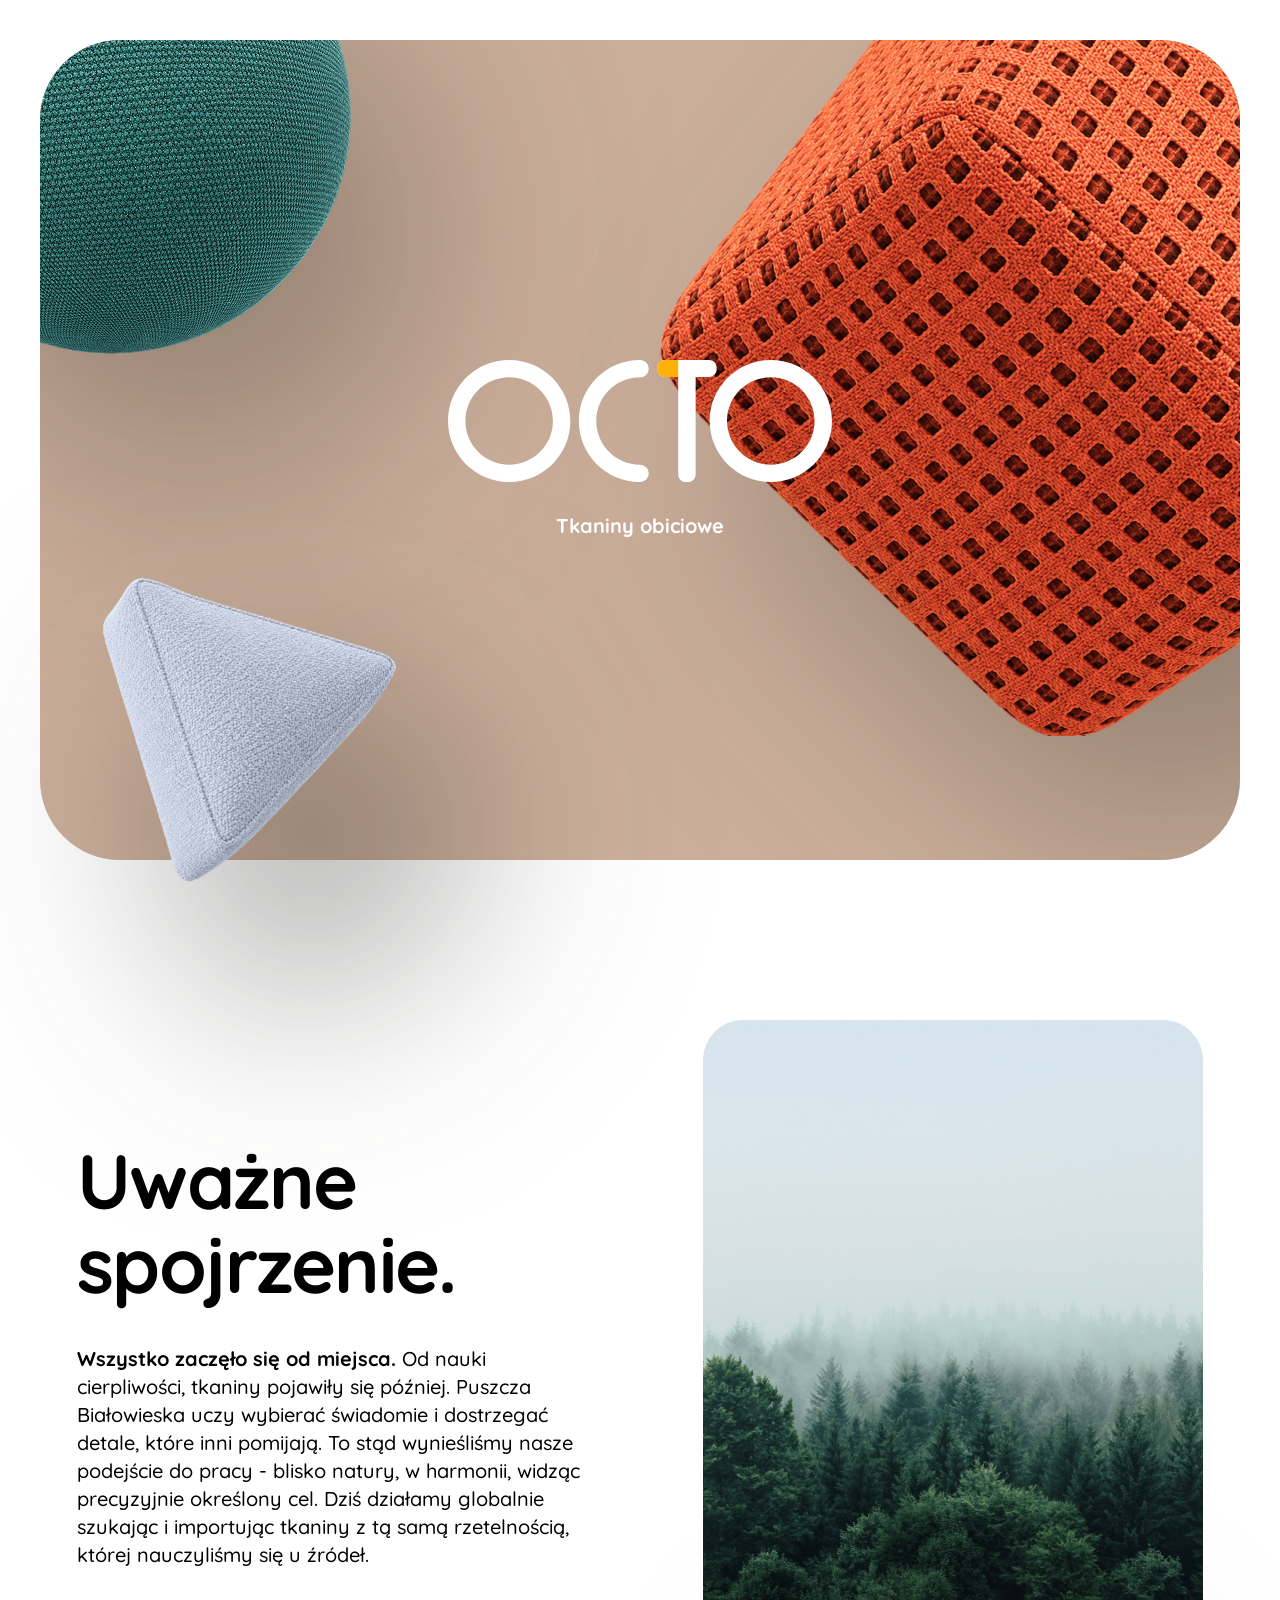
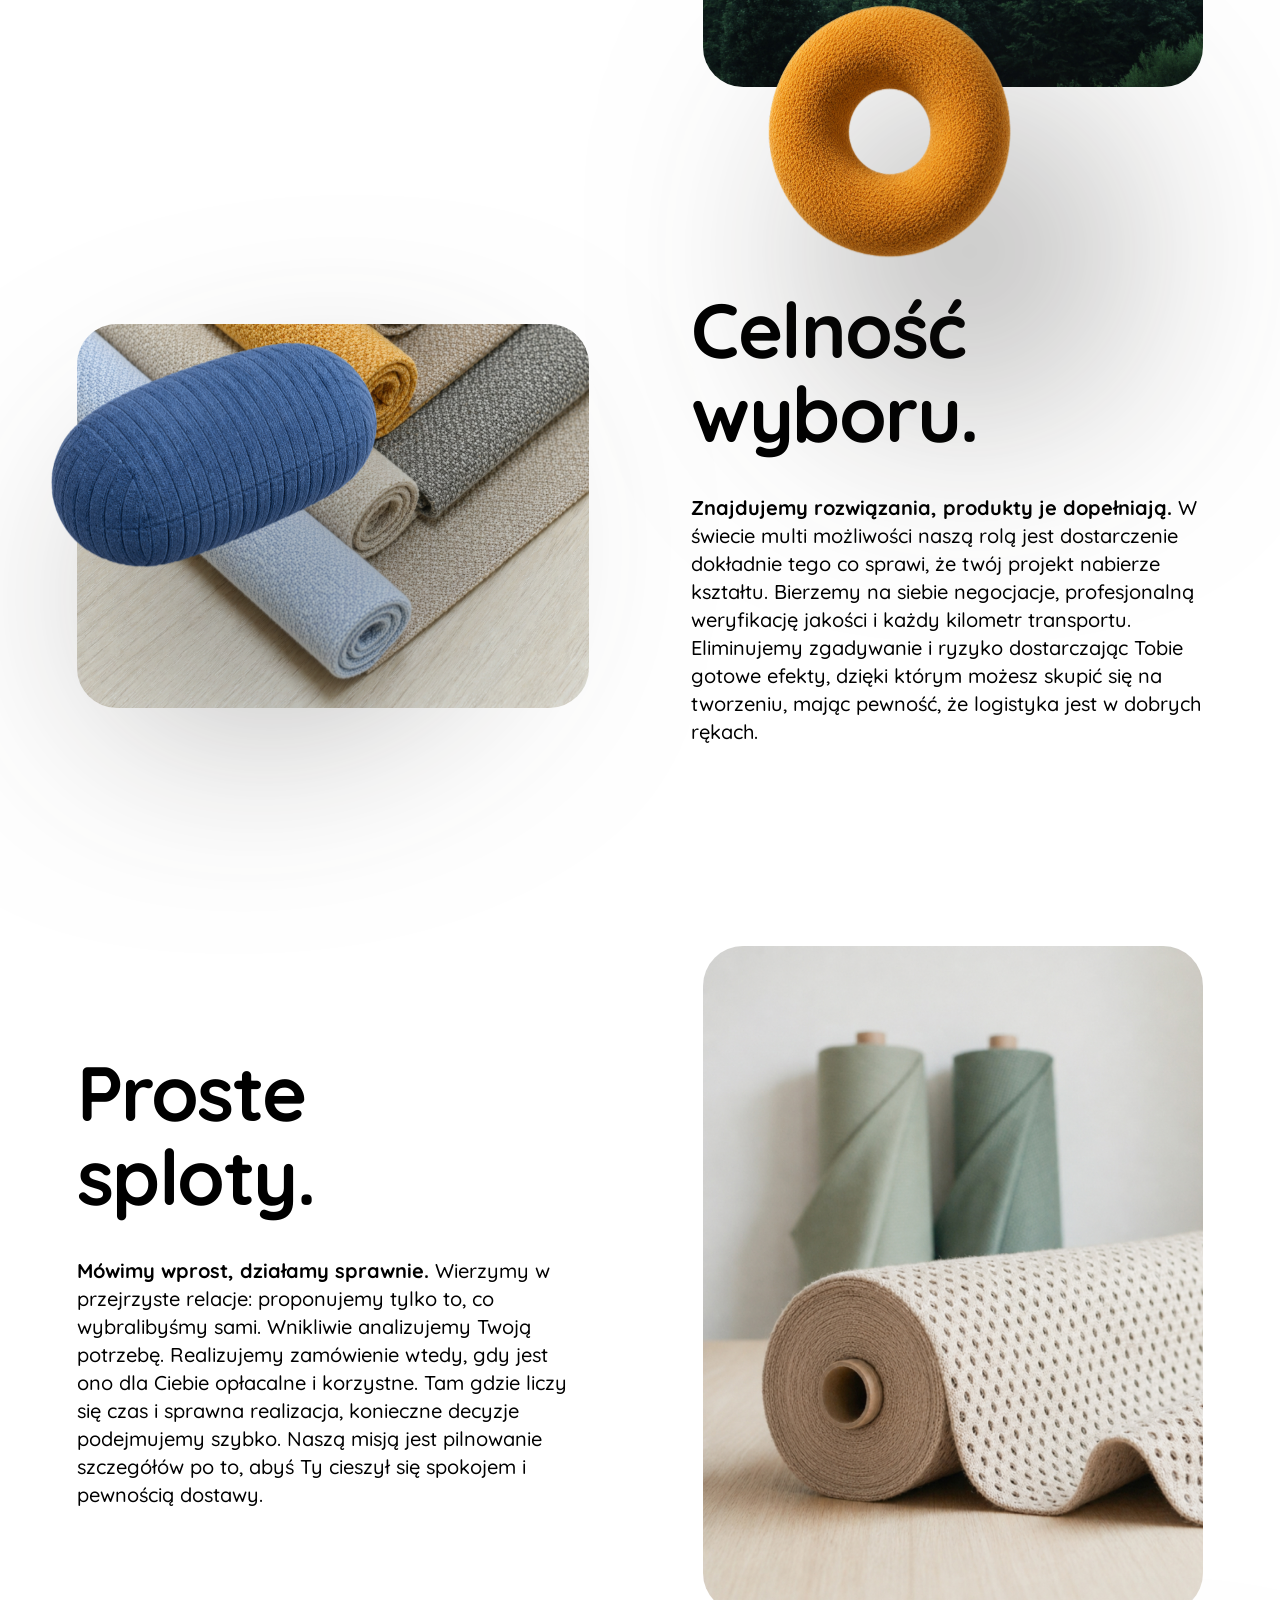
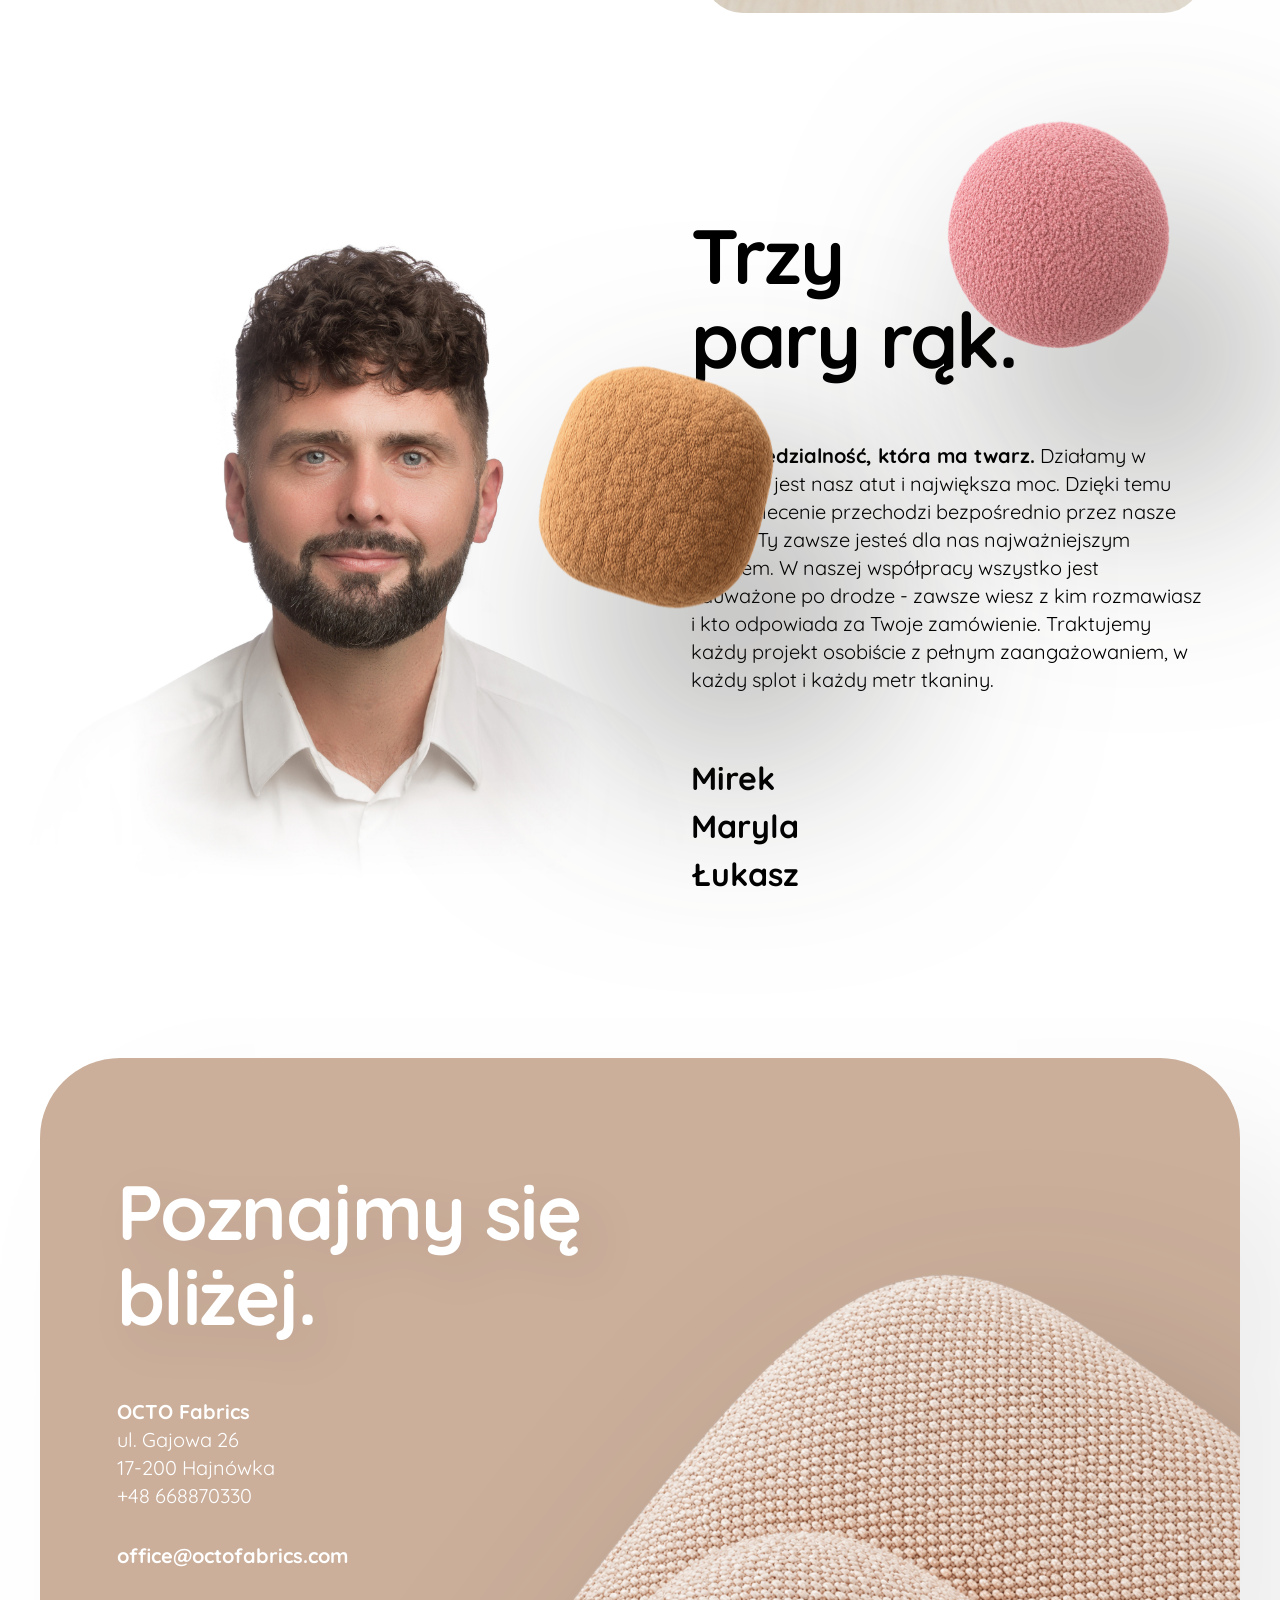
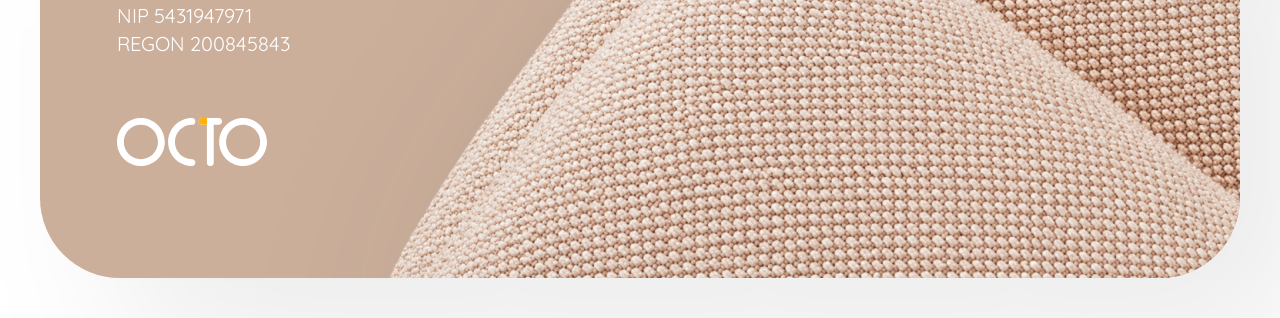
==== commit cdef8d43: "Update: 2026-07-02 12:47:36" ====
--- a/index.html
+++ b/index.html
@@ -58,14 +58,14 @@
 <body>
 
   <!-- Pływające obiekty (parallax) nad całą stroną. aria-hidden: czysta dekoracja.
-       Pozycję pionową liczy script.js z data-anchor (id sekcji) + data-ratio;
-       tempo parallax = data-speed (ujemne = wolniej/w górę). -->
+       data-anchor = id sekcji, do której obiekt jest przypięty w pionie.
+       Pozycja (--y), poziom (--x/left), rozmiar i tempo (--speed) -> KONFIGURACJA na górze styles.css. -->
   <div class="floaties" aria-hidden="true">
-    <img src="assets/deco-1-triangle.png" alt="" class="floaty f-triangle" data-anchor="hero"     data-ratio="0.78" data-speed="0.10">
-    <img src="assets/deco-2-donut.png"    alt="" class="floaty f-donut"    data-anchor="about"    data-ratio="0.62" data-speed="-0.08">
-    <img src="assets/deco-3-pillow.png"   alt="" class="floaty f-pillow"   data-anchor="services" data-ratio="0.95" data-speed="0.12">
-    <img src="assets/deco-4-sphere.png"   alt="" class="floaty f-sphere"   data-anchor="values"   data-ratio="0.60" data-speed="-0.10">
-    <img src="assets/deco-5-cube.png"     alt="" class="floaty f-cube"     data-anchor="contact"  data-ratio="0.06" data-speed="0.10">
+    <img src="assets/deco-1-triangle.png" alt="" class="floaty f-triangle" data-anchor="hero">
+    <img src="assets/deco-2-donut.png"    alt="" class="floaty f-donut"    data-anchor="about">
+    <img src="assets/deco-3-pillow.png"   alt="" class="floaty f-pillow"   data-anchor="services">
+    <img src="assets/deco-4-sphere.png"   alt="" class="floaty f-sphere"   data-anchor="values">
+    <img src="assets/deco-5-cube.png"     alt="" class="floaty f-cube"     data-anchor="contact">
   </div>
 
   <!-- Section 0: Hero -->
--- a/styles.css
+++ b/styles.css
@@ -1,6 +1,77 @@
 :root {
   --page-padding: clamp(40px, 6vw, 100px);
   --card-margin: 40px;
+}
+
+/* ============================================================================
+   FLOATIES + DECO — KONFIGURACJA (edytuj TU)
+   Trzy breakpointy, każdy ustawiany niezależnie:
+     DESKTOP  > 1180px      (blok :root poniżej)
+     TABLET   ≤ 1180px      (@media max-width:1180)
+     TELEFON  ≤ 800px       (@media max-width:800)
+
+   FLOATIES (pływające kształty, parallax) — silnik: .floaty / .f-* + script.js:
+     *-x      poziom = LEWA krawędź na X% szerokości okna (minus = za lewą, duże % = za prawą)
+     *-y      pion w sekcji: 0 = góra, 1 = dół (można <0 / >1)
+     *-speed  tempo parallax (0 = brak, minus = „pod prąd")
+     --fl-scale  mnożnik rozmiaru + cienia floaties
+     (kształt→sekcja: data-anchor w index.html; rozmiar bazowy 1:1 z Figmy jest w .f-*)
+
+   DECO (dekoracje hero/stopki) — silnik: .hero-deco-1 / .hero-deco-2 / .contact-deco:
+     hero-deco-1  kotwica GÓRA-LEWO   → --hd1-top  / --hd1-left
+     hero-deco-2  kotwica GÓRA-PRAWO  → --hd2-top  / --hd2-right
+     contact-deco kotwica DÓŁ-PRAWO   → --cd-bottom / --cd-right
+     *-scale      mnożnik rozmiaru (1 = wymiar z Figmy: hd1 486 / hd2 950 / cd 860 px)
+     Offsety w px; minus = wystaje poza kartę (karta ma overflow:hidden → „wygląda zza rogu").
+   ============================================================================ */
+
+/* ---------- DESKTOP (>1180px) ---------- */
+:root {
+  /* floaties */
+  --fl-scale: 1;
+  --fl-triangle-x: 8%;   --fl-triangle-y: 0.70;  --fl-triangle-speed: 0.16;
+  --fl-donut-x:    60%;  --fl-donut-y:    0.64;  --fl-donut-speed:   -0.12;
+  --fl-pillow-x:   4%;   --fl-pillow-y:   0.70;  --fl-pillow-speed:   0.16;
+  --fl-sphere-x:   74%;  --fl-sphere-y:   0.64;  --fl-sphere-speed:  -0.12;
+  --fl-cube-x:     42%;  --fl-cube-y:    -0.04;  --fl-cube-speed:     0.16;
+  /* deco */
+  --hd1-scale: 1;   --hd1-top: -172px;  --hd1-left:  -172px;
+  --hd2-scale: 1;   --hd2-top: -252px;  --hd2-right: -360px;
+  --cd-scale:  1;   --cd-bottom: 0px;   --cd-right:  0px;
+}
+
+/* ---------- TABLET (≤1180px) ---------- */
+@media (max-width: 1180px) {
+  :root {
+    /* floaties (na start jak desktop — dostrój) */
+    --fl-scale: 1;
+    --fl-triangle-x: 8%;   --fl-triangle-y: 0.80;  --fl-triangle-speed: 0.16;
+    --fl-donut-x:    60%;  --fl-donut-y:    0.74;  --fl-donut-speed:   -0.12;
+    --fl-pillow-x:   4%;   --fl-pillow-y:   0.82;  --fl-pillow-speed:   0.16;
+    --fl-sphere-x:   74%;  --fl-sphere-y:   0.76;  --fl-sphere-speed:  -0.12;
+    --fl-cube-x:     54%;  --fl-cube-y:    -0.04;  --fl-cube-speed:     0.16;
+    /* deco */
+    --hd1-scale: 0.67;  --hd1-top: -100px;  --hd1-left:  -100px;
+    --hd2-scale: 0.67;  --hd2-top: -240px;  --hd2-right: -210px;
+    --cd-scale:  0.67;  --cd-bottom: -15px; --cd-right:  -15px;
+  }
+}
+
+/* ---------- TELEFON (≤800px) ---------- */
+@media (max-width: 800px) {
+  :root {
+    /* floaties */
+    --fl-scale: 1.5;
+    --fl-triangle-x: 12%;   --fl-triangle-y: 0.80;  --fl-triangle-speed: 0.16;
+    --fl-donut-x:    54%;   --fl-donut-y:    0.86;  --fl-donut-speed:   -0.12;
+    --fl-pillow-x:   -12%;  --fl-pillow-y:   0.92;  --fl-pillow-speed:   0.16;
+    --fl-sphere-x:   58%;   --fl-sphere-y:   0.92;  --fl-sphere-speed:  -0.12;
+    --fl-cube-x:     -12%;  --fl-cube-y:     0.00;  --fl-cube-speed:     0.08;
+    /* deco */
+    --hd1-scale: 0.30;  --hd1-top: -50px;   --hd1-left:  -50px;
+    --hd2-scale: 0.40;  --hd2-top: -120px;  --hd2-right: -220px;
+    --cd-scale:  0.30;  --cd-bottom: -30px; --cd-right:  -30px;
+  }
 }
 
 /* ===== RESET & BASE ===== */
@@ -97,13 +168,14 @@
   to { opacity: 1; }
 }
 
-/* Dekoracje hero/stopki skalują się płynnie: rozmiar telefonowy przy <=800px,
-   pełny desktopowy przy >=1180px, liniowo pomiędzy (clamp zamiast progów). */
+/* Dekoracje hero/stopki — pozycja + rozmiar sterowane z KONFIGURACJI na górze pliku
+   (3 breakpointy). hd1: kotwica góra-lewo, hd2: góra-prawo, contact: dół-prawo.
+   Rozmiar = wymiar z Figmy (486/950/860) × --*-scale. Animacje wejścia bez zmian. */
 .hero-deco-1 {
   position: absolute;
-  top: clamp(-160px, 212.6px - 31.58vw, -40px);
-  left: clamp(-160px, 212.6px - 31.58vw, -40px);
-  width: clamp(160px, 85.79vw - 526.3px, 486px);
+  top: var(--hd1-top);
+  left: var(--hd1-left);
+  width: calc(486px * var(--hd1-scale));
   height: auto;
   filter: drop-shadow(80px 120px 120px rgba(33, 32, 28, 0.32));
   z-index: 1;
@@ -121,9 +193,9 @@
 
 .hero-deco-2 {
   position: absolute;
-  top: -240px;
-  right: clamp(-340px, 467.4px - 68.42vw, -80px);
-  width: clamp(320px, 165.79vw - 1006.3px, 950px);
+  top: var(--hd2-top);
+  right: var(--hd2-right);
+  width: calc(950px * var(--hd2-scale));
   height: auto;
   filter: drop-shadow(80px 120px 120px rgba(33, 32, 28, 0.32));
   z-index: 1;
@@ -141,9 +213,9 @@
 
 .contact-deco {
   position: absolute;
-  bottom: clamp(-30px, 7.89vw - 93.16px, 0px);
-  right: clamp(-30px, 7.89vw - 93.16px, 0px);
-  width: clamp(220px, 168.42vw - 1127.4px, 860px);
+  bottom: var(--cd-bottom);
+  right: var(--cd-right);
+  width: calc(860px * var(--cd-scale));
   height: auto;
   filter: drop-shadow(80px 120px 120px rgba(33, 32, 28, 0.32));
   z-index: 1;
@@ -333,6 +405,8 @@
   width: 100%;
   text-align: left;
   padding: 0 var(--page-padding);
+  position: relative;
+  z-index: 2; /* treść nad contact-deco (z-index:1), żeby grafika nie zasłaniała logo/tekstu */
 }
 
 .footer-container-inner {
@@ -407,11 +481,11 @@
   transform: translateY(0) scale(1);
 }
 
-/* ===== FLOATING PARALLAX OBJECTS (warstwa nad całą stroną) =====
+/* ===== FLOATING PARALLAX OBJECTS — SILNIK (konfiguracja jest na górze pliku) =====
    Osobna nakładka (NIE dzieci .section, bo .section ma overflow:hidden i ucinałby
    obiekty wystające poza krawędź). Pozycja pionowa (top) liczona w JS względem sekcji
-   (data-anchor + data-ratio) -> responsywne po reflow. Ruch parallax: transform translateY
-   sterowany jedną pętlą rAF w script.js (data-speed). pointer-events:none, żeby nie blokować
+   (data-anchor + zmienna --y) -> responsywne po reflow. Ruch parallax: transform translateY
+   jedną pętlą rAF w script.js (zmienna --speed). pointer-events:none, żeby nie blokować
    klików w treść pod spodem. */
 .floaties {
   position: absolute;
@@ -426,19 +500,21 @@
 .floaty {
   position: absolute;
   height: auto;
-  /* Figma Drop shadow: X120 Y180 Blur180, #21201C @ 28%, cień po kształcie (alpha) */
-  filter: drop-shadow(120px 180px 180px rgba(33, 32, 28, 0.28));
+  /* Figma Drop shadow (X120 Y180 Blur180, #21201C @ 28%) w klatce 1920px -> skalowane tym
+     samym vw co rozmiar obiektu, żeby cień był proporcjonalny na każdej szerokości.
+     120/1920=6.25vw, 180/1920=9.375vw. Cień po kształcie (alpha) = drop-shadow. */
+  filter: drop-shadow(calc(6.25vw * var(--fl-scale)) calc(9.375vw * var(--fl-scale)) calc(9.375vw * var(--fl-scale)) rgba(33, 32, 28, 0.6));
   will-change: transform;
   pointer-events: none;
 }
 
-/* Poziome pozycje + rozmiary (szkic do dostrojenia). Skala płynna clamp: telefon -> desktop.
-   Rozmiary 2x względem assetów 1x (grafiki wyeksportowane w 1x). */
-.f-triangle { width: clamp(180px, 30vw, 400px); left: 3%; }
-.f-donut    { width: clamp(180px, 30vw, 400px); right: 30%; }
-.f-pillow   { width: clamp(240px, 38vw, 520px); left: 2%; }
-.f-sphere   { width: clamp(180px, 28vw, 380px); right: 26%; }
-.f-cube     { width: clamp(180px, 28vw, 380px); right: 28%; }
+/* Rozmiar 1:1 z Figmy: szer_obiektu/1920 * 100vw, × globalny --fl-scale (proporcje zablokowane).
+   Pozycja pozioma (left) i pionowa (--y) + tempo (--speed) biorą się z konfiguracji na górze. */
+.f-triangle { width: calc(23.02vw * var(--fl-scale)); left: var(--fl-triangle-x); --y: var(--fl-triangle-y); --speed: var(--fl-triangle-speed); } /* 442/1920 */
+.f-donut    { width: calc(18.96vw * var(--fl-scale)); left: var(--fl-donut-x);    --y: var(--fl-donut-y);    --speed: var(--fl-donut-speed); }    /* 364/1920 */
+.f-pillow   { width: calc(25.52vw * var(--fl-scale)); left: var(--fl-pillow-x);   --y: var(--fl-pillow-y);   --speed: var(--fl-pillow-speed); }   /* 490/1920 */
+.f-sphere   { width: calc(17.40vw * var(--fl-scale)); left: var(--fl-sphere-x);   --y: var(--fl-sphere-y);   --speed: var(--fl-sphere-speed); }   /* 334/1920 */
+.f-cube     { width: calc(18.44vw * var(--fl-scale)); left: var(--fl-cube-x);     --y: var(--fl-cube-y);     --speed: var(--fl-cube-speed); }     /* 354/1920 */
 
 /* ===== RESPONSIVE ===== */
 
@@ -582,7 +658,7 @@
   /* Footer / Contact — wypełnia ekran jak na desktopie (height = viewport - marginesy).
      Hero (.section-hero) dziedziczy 100dvh z reguł bazowych. */
   .section-footer .hero-card {
-    padding: 60px 20px;
+    padding: 44px 20px;
   }
 
   .footer-container {
@@ -605,12 +681,18 @@
     text-align: center;
   }
 
+  /* Kompaktowo na telefonie: mniejsze przerwy, żeby logo wyszło wyżej (nad contact-deco) */
   .footer-title {
-    margin-bottom: 40px;
+    margin-bottom: 28px;
+  }
+
+  .footer-content-grid {
+    gap: 20px;
+    margin-bottom: 28px;
   }
 
   .footer-logo {
-    margin: 40px auto 0 auto;
+    margin: 28px auto 0 auto;
   }
 }
 
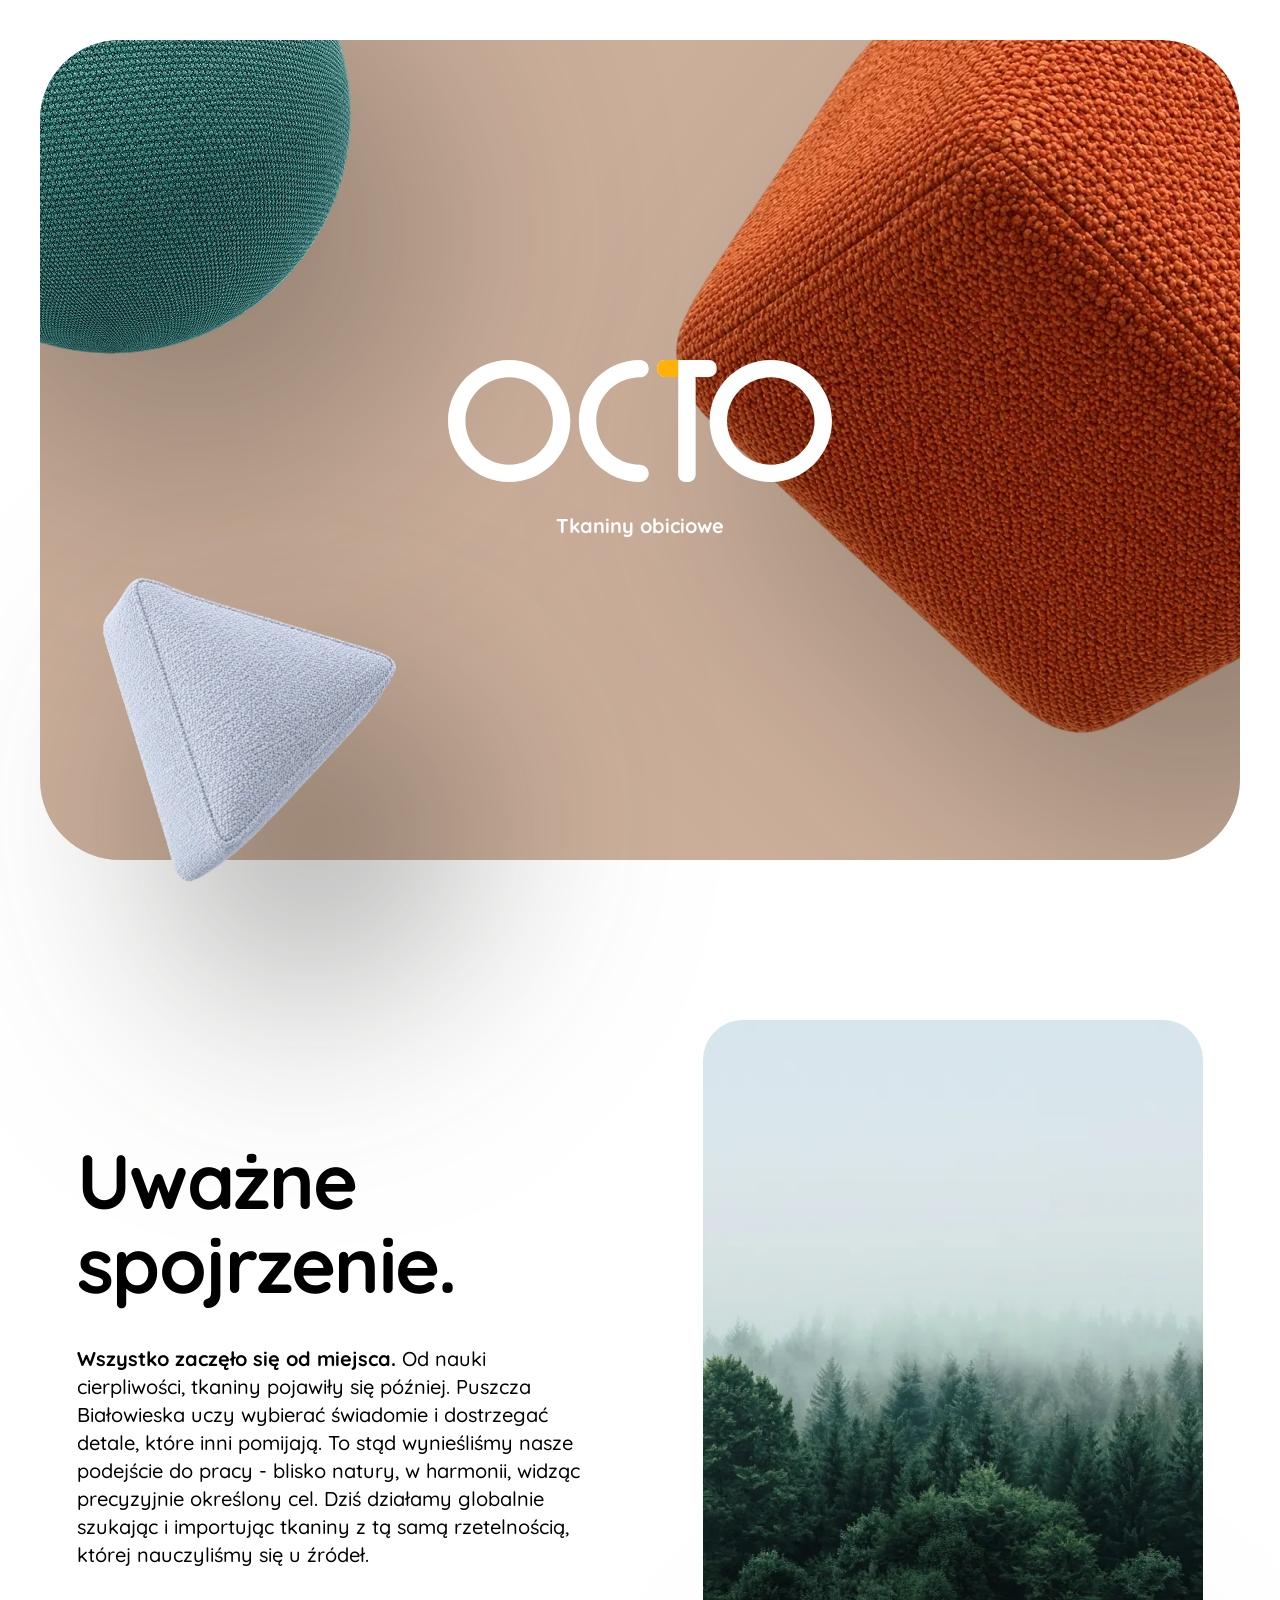
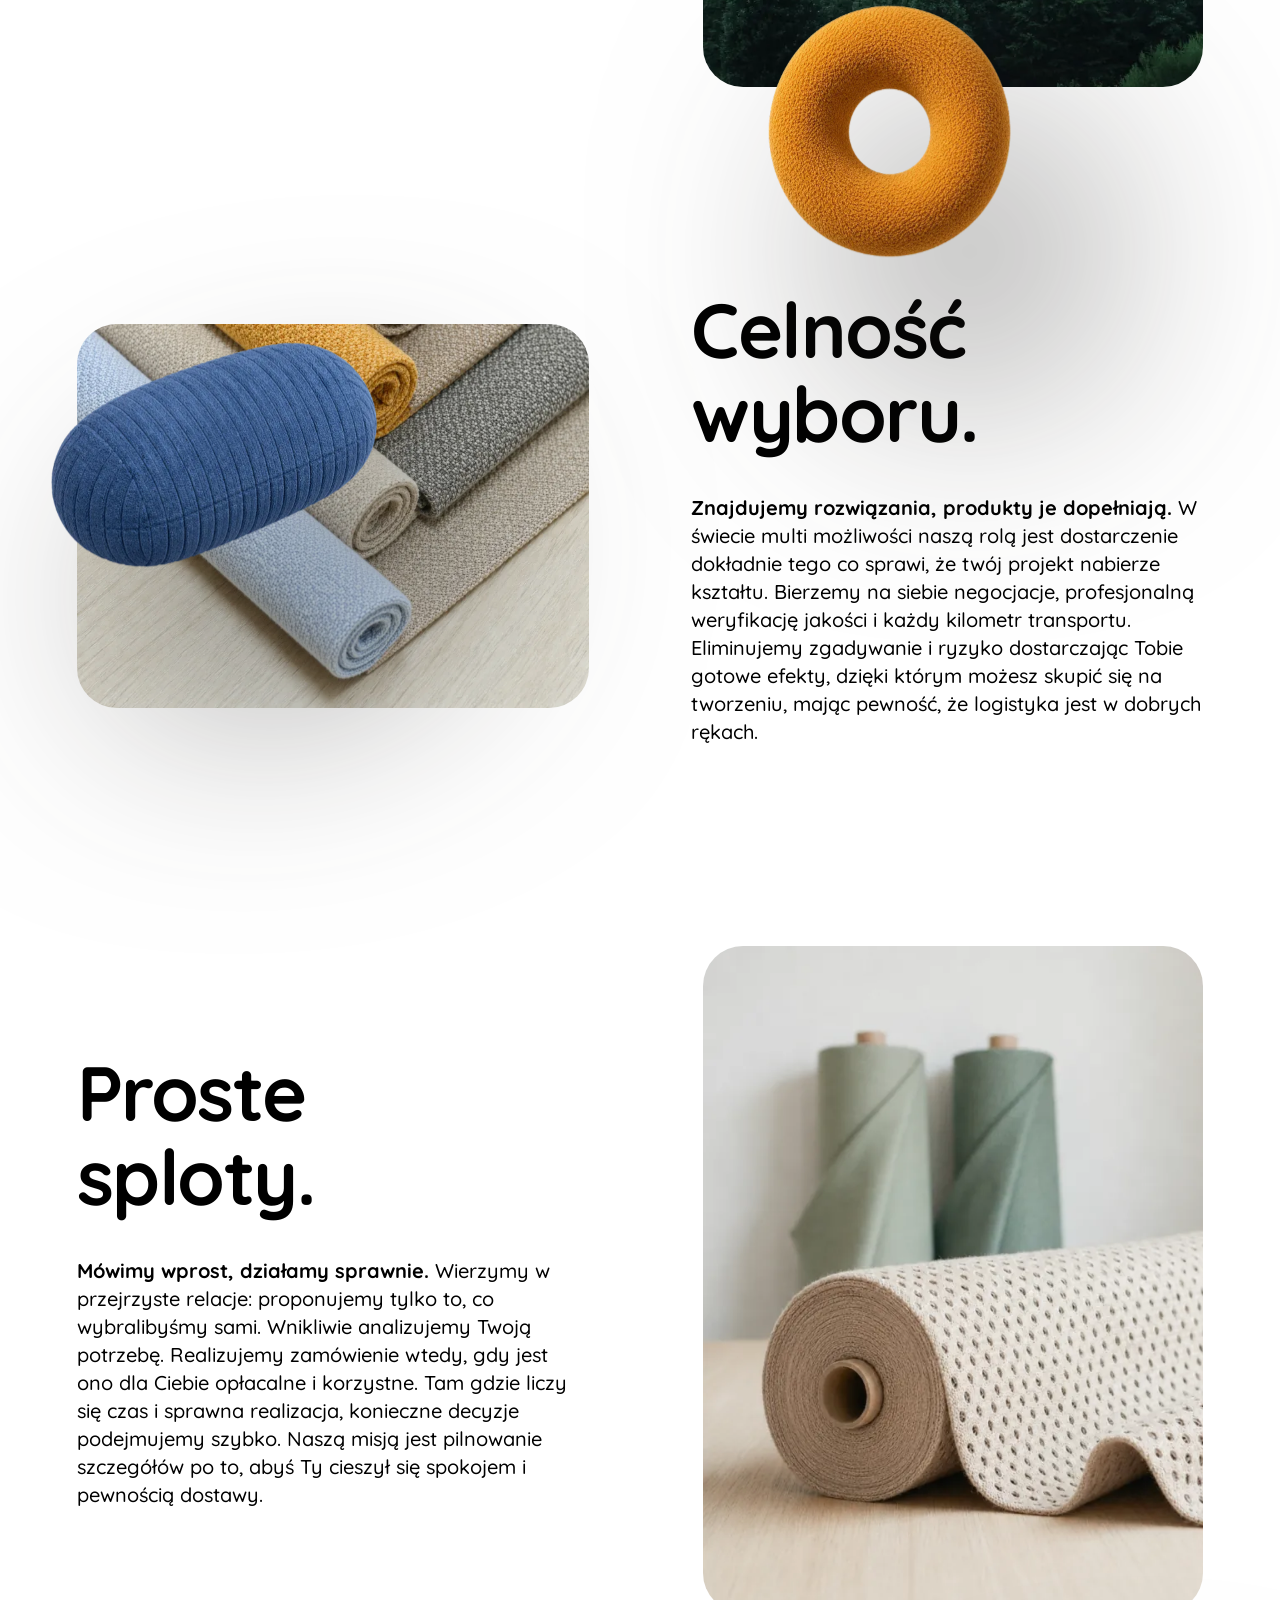
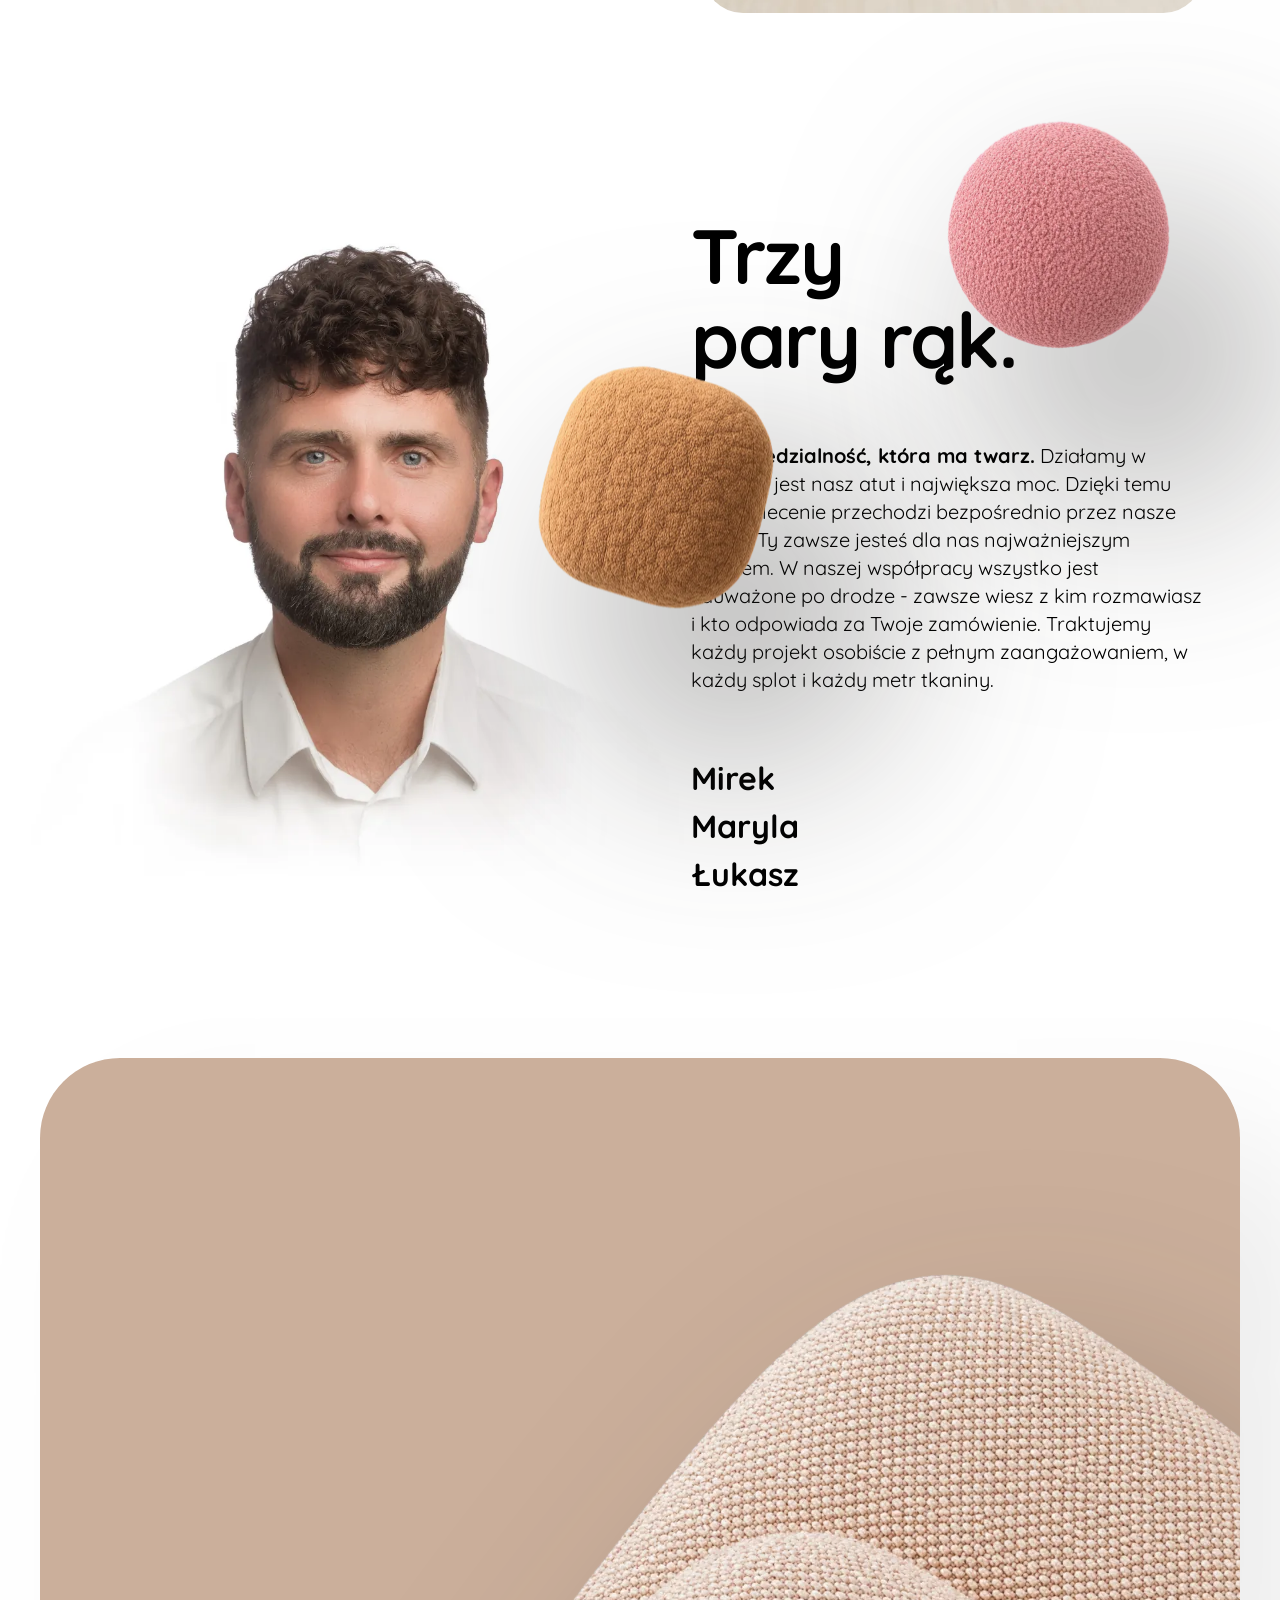
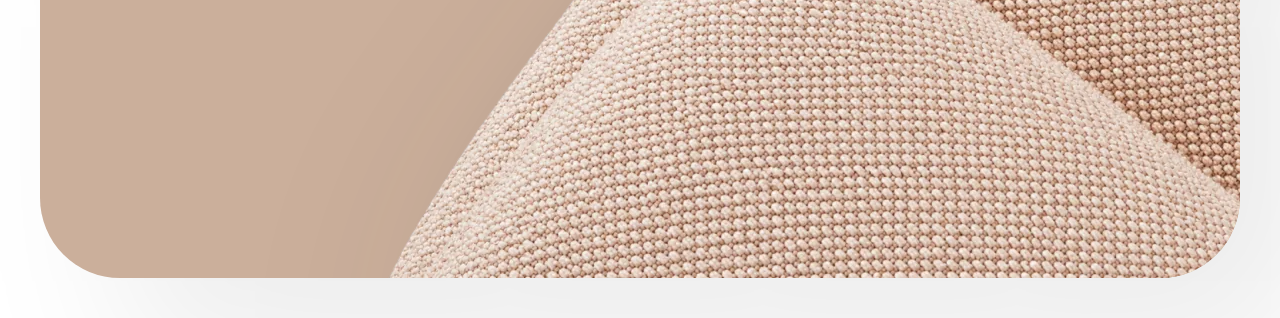
==== commit 9aada568: "Perf/SEO: wszystkie grafiki w WebP (5.9 MB -> 0.9 MB, -86%) - cwebp: foty -q 80, PNG z alfa -q 82 (d" ====
--- a/index.html
+++ b/index.html
@@ -4,8 +4,9 @@
 <head>
   <meta charset="UTF-8">
   <meta name="viewport" content="width=device-width, initial-scale=1.0">
-  <!-- Zamień klasę no-js na js jak najwcześniej: bez JS treść zostaje widoczna (fallback w CSS) -->
+  <!-- no-js -> js (fallback: bez JS treść widoczna) -->
   <script>document.documentElement.className = document.documentElement.className.replace('no-js', 'js');</script>
+  <meta name="theme-color" content="#CBAF9B">
   <title>OCTO Fabrics — Tkaniny obiciowe</title>
   <meta name="description"
     content="OCTO Fabrics to rzetelny dostawca tkanin obiciowych. Znajdujemy rozwiązania, nie tylko produkty. Dowiedz się więcej o naszej ofercie.">
@@ -21,6 +22,9 @@
     content="Rzetelny dostawca tkanin obiciowych. Znajdujemy rozwiązania, nie tylko produkty.">
   <meta property="og:url" content="https://kryszpin.github.io/octo/">
   <meta property="og:image" content="https://kryszpin.github.io/octo/assets/img-1.jpg">
+  <meta property="og:image:width" content="600">
+  <meta property="og:image:height" content="800">
+  <meta property="og:image:alt" content="Tkanina obiciowa OCTO Fabrics">
   <meta property="og:locale" content="pl_PL">
   <meta property="og:site_name" content="OCTO Fabrics">
   <meta name="twitter:card" content="summary_large_image">
@@ -57,22 +61,20 @@
 
 <body>
 
-  <!-- Pływające obiekty (parallax) nad całą stroną. aria-hidden: czysta dekoracja.
-       data-anchor = id sekcji, do której obiekt jest przypięty w pionie.
-       Pozycja (--y), poziom (--x/left), rozmiar i tempo (--speed) -> KONFIGURACJA na górze styles.css. -->
+  <!-- Floaties (parallax): data-anchor = sekcja; pozycje/skala/tempo -> góra styles.css -->
   <div class="floaties" aria-hidden="true">
-    <img src="assets/deco-1-triangle.png" alt="" class="floaty f-triangle" data-anchor="hero">
-    <img src="assets/deco-2-donut.png"    alt="" class="floaty f-donut"    data-anchor="about">
-    <img src="assets/deco-3-pillow.png"   alt="" class="floaty f-pillow"   data-anchor="services">
-    <img src="assets/deco-4-sphere.png"   alt="" class="floaty f-sphere"   data-anchor="values">
-    <img src="assets/deco-5-cube.png"     alt="" class="floaty f-cube"     data-anchor="contact">
+    <img src="assets/deco-1-triangle.webp" alt="" width="442" height="458" class="floaty f-triangle" data-anchor="hero">
+    <img src="assets/deco-2-donut.webp"    alt="" width="364" height="378" loading="lazy" class="floaty f-donut"  data-anchor="about">
+    <img src="assets/deco-3-pillow.webp"   alt="" width="490" height="338" loading="lazy" class="floaty f-pillow" data-anchor="services">
+    <img src="assets/deco-4-sphere.webp"   alt="" width="334" height="342" loading="lazy" class="floaty f-sphere" data-anchor="values">
+    <img src="assets/deco-5-cube.webp"     alt="" width="354" height="364" loading="lazy" class="floaty f-cube"   data-anchor="contact">
   </div>
 
   <!-- Section 0: Hero -->
   <section class="section section-hero" id="hero">
     <div class="hero-card">
-      <img src="assets/hero-deco-1.png" alt="" class="hero-deco-1">
-      <img src="assets/hero-deco-2.png" alt="" class="hero-deco-2">
+      <img src="assets/hero-deco-1.webp" alt="" width="486" height="486" class="hero-deco-1">
+      <img src="assets/hero-deco-2.webp" alt="" width="950" height="950" class="hero-deco-2">
       <div class="hero-content">
         <h1 class="visually-hidden">OCTO Fabrics — tkaniny obiciowe</h1>
         <div class="hero-logo">
@@ -93,7 +95,7 @@
           nasze podejście do pracy - blisko natury, w harmonii, widząc precyzyjnie określony cel. Dziś działamy
           globalnie szukając i importując tkaniny z tą samą rzetelnością, której nauczyliśmy się u źródeł.</p>
       </div>
-      <img src="assets/img-1.jpg" alt="Tkanina Octo" class="image-placeholder image-portrait animate-on-scroll">
+      <img src="assets/img-1.webp" alt="Tkanina Octo" width="600" height="800" loading="lazy" class="image-placeholder image-portrait animate-on-scroll">
     </div>
   </section>
 
@@ -108,7 +110,7 @@
           Tobie gotowe efekty, dzięki którym możesz skupić się na tworzeniu, mając pewność, że logistyka jest w dobrych
           rękach.</p>
       </div>
-      <img src="assets/img-2.jpg" alt="Proces wyboru" class="image-placeholder image-landscape animate-on-scroll">
+      <img src="assets/img-2.webp" alt="Proces wyboru" width="800" height="600" loading="lazy" class="image-placeholder image-landscape animate-on-scroll">
     </div>
   </section>
 
@@ -122,14 +124,14 @@
           opłacalne i korzystne. Tam gdzie liczy się czas i sprawna realizacja, konieczne decyzje podejmujemy szybko.
           Naszą misją jest pilnowanie szczegółów po to, abyś Ty cieszył się spokojem i pewnością dostawy.</p>
       </div>
-      <img src="assets/img-3.jpg" alt="Detale splotu" class="image-placeholder image-portrait animate-on-scroll">
+      <img src="assets/img-3.webp" alt="Detale splotu" width="600" height="800" loading="lazy" class="image-placeholder image-portrait animate-on-scroll">
     </div>
   </section>
 
   <!-- Section 4: Trzy pary rąk -->
   <section class="section section-team animate-on-scroll" id="team">
     <div class="team-bg-image">
-      <img src="assets/mirek.jpg" alt="Mirek">
+      <img src="assets/mirek.webp" alt="Mirek" width="1120" height="1080" loading="lazy">
     </div>
     <div class="team-container animate-on-scroll">
       <div class="team-text-block">
@@ -147,7 +149,7 @@
   <!-- Section 5: Kontakt -->
   <section class="section section-footer" id="contact">
     <div class="hero-card">
-      <img src="assets/contact-deco.png" alt="" class="contact-deco">
+      <img src="assets/contact-deco.webp" alt="" width="860" height="620" loading="lazy" class="contact-deco">
       <div class="footer-container animate-on-scroll">
         <div class="footer-container-inner">
           <h2 class="footer-title">Poznajmy się<br>bliżej.</h2>
--- a/styles.css
+++ b/styles.css
@@ -4,28 +4,18 @@
 }
 
 /* ============================================================================
-   FLOATIES + DECO — KONFIGURACJA (edytuj TU)
-   Trzy breakpointy, każdy ustawiany niezależnie:
-     DESKTOP  > 1180px      (blok :root poniżej)
-     TABLET   ≤ 1180px      (@media max-width:1180)
-     TELEFON  ≤ 800px       (@media max-width:800)
-
-   FLOATIES (pływające kształty, parallax) — silnik: .floaty / .f-* + script.js:
-     *-x      poziom = LEWA krawędź na X% szerokości okna (minus = za lewą, duże % = za prawą)
-     *-y      pion w sekcji: 0 = góra, 1 = dół (można <0 / >1)
-     *-speed  tempo parallax (0 = brak, minus = „pod prąd")
-     --fl-scale  mnożnik rozmiaru + cienia floaties
-     (kształt→sekcja: data-anchor w index.html; rozmiar bazowy 1:1 z Figmy jest w .f-*)
-
-   DECO (dekoracje hero/stopki) — silnik: .hero-deco-1 / .hero-deco-2 / .contact-deco:
-     hero-deco-1  kotwica GÓRA-LEWO   → --hd1-top  / --hd1-left
-     hero-deco-2  kotwica GÓRA-PRAWO  → --hd2-top  / --hd2-right
-     contact-deco kotwica DÓŁ-PRAWO   → --cd-bottom / --cd-right
-     *-scale      mnożnik rozmiaru (1 = wymiar z Figmy: hd1 486 / hd2 950 / cd 860 px)
-     Offsety w px; minus = wystaje poza kartę (karta ma overflow:hidden → „wygląda zza rogu").
+   FLOATIES + DECO — KONFIGURACJA (edytuj tu; 3 breakpointy: desktop >1180,
+   tablet ≤1180, telefon ≤800 — każdy ustawiany niezależnie).
+
+   Floaties (parallax): *-x = lewa krawędź w % szer. okna (minus = za ekranem);
+   *-y = pion w sekcji 0..1 (sekcja: data-anchor w HTML); *-speed = tempo
+   (minus = „pod prąd"); --fl-scale = mnożnik rozmiaru + cienia.
+
+   Deco: hd1 = góra-lewo, hd2 = góra-prawo, cd = dół-prawo; offsety w px
+   (minus = wystaje za kartę); *-scale: 1 = wymiar z Figmy (486/950/860 px).
    ============================================================================ */
 
-/* ---------- DESKTOP (>1180px) ---------- */
+/* DESKTOP (>1180px) */
 :root {
   /* floaties */
   --fl-scale: 1;
@@ -40,10 +30,10 @@
   --cd-scale:  1;   --cd-bottom: 0px;   --cd-right:  0px;
 }
 
-/* ---------- TABLET (≤1180px) ---------- */
+/* TABLET (≤1180px) */
 @media (max-width: 1180px) {
   :root {
-    /* floaties (na start jak desktop — dostrój) */
+    /* floaties */
     --fl-scale: 1;
     --fl-triangle-x: 8%;   --fl-triangle-y: 0.80;  --fl-triangle-speed: 0.16;
     --fl-donut-x:    60%;  --fl-donut-y:    0.74;  --fl-donut-speed:   -0.12;
@@ -57,7 +47,7 @@
   }
 }
 
-/* ---------- TELEFON (≤800px) ---------- */
+/* TELEFON (≤800px) */
 @media (max-width: 800px) {
   :root {
     /* floaties */
@@ -94,7 +84,7 @@
   color: #000000;
   overflow-x: hidden;
   line-height: 1.5;
-  position: relative; /* punkt odniesienia dla warstwy .floaties (pozycje w układzie dokumentu) */
+  position: relative; /* kotwica dla .floaties */
 }
 
 /* ===== TYPOGRAPHY ===== */
@@ -116,7 +106,7 @@
   font-weight: 700;
 }
 
-/* ===== SECTIONS (Exact 100vh) ===== */
+/* ===== SECTIONS ===== */
 .section {
   width: 100vw;
   display: flex;
@@ -134,7 +124,7 @@
   padding: 0;
 }
 
-/* ===== HEADER & FOOTER CARDS (Fixed 40px margins) ===== */
+/* ===== HERO / FOOTER CARDS ===== */
 .hero-card {
   width: calc(100% - (var(--card-margin) * 2));
   height: calc(100% - (var(--card-margin) * 2));
@@ -168,9 +158,7 @@
   to { opacity: 1; }
 }
 
-/* Dekoracje hero/stopki — pozycja + rozmiar sterowane z KONFIGURACJI na górze pliku
-   (3 breakpointy). hd1: kotwica góra-lewo, hd2: góra-prawo, contact: dół-prawo.
-   Rozmiar = wymiar z Figmy (486/950/860) × --*-scale. Animacje wejścia bez zmian. */
+/* Dekoracje hero/stopki — pozycja i rozmiar z konfiguracji na górze pliku. */
 .hero-deco-1 {
   position: absolute;
   top: var(--hd1-top);
@@ -181,14 +169,7 @@
   z-index: 1;
   opacity: 0;
   transform: translate(-150px, -150px) scale(0.75);
-  animation: flyInLeft 1.8s cubic-bezier(0.34, 1.56, 0.64, 1) 0.1s forwards;
-}
-
-@keyframes flyInLeft {
-  to {
-    opacity: 1;
-    transform: translate(0, 0) scale(1);
-  }
+  animation: flyIn 1.8s cubic-bezier(0.34, 1.56, 0.64, 1) 0.1s forwards;
 }
 
 .hero-deco-2 {
@@ -201,10 +182,11 @@
   z-index: 1;
   opacity: 0;
   transform: translate(150px, 150px) scale(0.75);
-  animation: flyInRight 2s cubic-bezier(0.34, 1.56, 0.64, 1) 0.2s forwards;
-}
-
-@keyframes flyInRight {
+  animation: flyIn 2s cubic-bezier(0.34, 1.56, 0.64, 1) 0.2s forwards;
+}
+
+/* Wspólny cel animacji wejścia deco (start = transform elementu) */
+@keyframes flyIn {
   to {
     opacity: 1;
     transform: translate(0, 0) scale(1);
@@ -221,7 +203,7 @@
   z-index: 1;
   opacity: 0;
   transform: translate(60px, 60px) scale(0.9);
-  transition: all 1.8s cubic-bezier(0.34, 1.56, 0.64, 1) 0.4s; /* Added 0.4s delay */
+  transition: all 1.8s cubic-bezier(0.34, 1.56, 0.64, 1) 0.4s;
 }
 
 .section-footer .hero-card.visible .contact-deco {
@@ -245,7 +227,10 @@
 
 
 /* ===== CONTENT WRAPPER ===== */
-.content-wrapper {
+/* Wspólny grid 2-kolumnowy wszystkich sekcji treści (content/team/footer) */
+.content-wrapper,
+.team-container,
+.footer-container {
   display: grid;
   grid-template-columns: minmax(0, 550px) minmax(0, 550px);
   gap: clamp(40px, 8vw, 160px);
@@ -255,7 +240,7 @@
   padding: 0 var(--page-padding);
 }
 
-/* Align images to outer edges to ensure perfectly symmetric visual margins */
+/* Zdjęcia do zewnętrznych krawędzi — symetryczne marginesy wizualne */
 .content-wrapper > .image-placeholder {
   justify-self: end;
 }
@@ -271,7 +256,6 @@
 .content-reverse .image-placeholder {
   grid-column: 1;
   grid-row: 1;
-  /* Ensure it stays in the first row alongside the text */
 }
 
 .text-block {
@@ -306,7 +290,7 @@
   justify-content: flex-end;
   position: relative;
   padding-bottom: 120px;
-  min-height: 800px; /* Ensure enough height for the portrait */
+  min-height: 800px; /* miejsce na portret */
 }
 
 .team-bg-image {
@@ -314,7 +298,7 @@
   top: 0;
   left: 0;
   height: 100%;
-  width: calc(50vw + 80px); /* Spans exactly from edge to the grid gap start */
+  width: calc(50vw + 80px); /* od krawędzi do początku gapu grida */
   z-index: 1;
 }
 
@@ -322,7 +306,7 @@
   width: 100%;
   height: 100%;
   object-fit: contain;
-  object-position: right center; /* Wyśrodkowany w pionie obok tekstu (zamiast przyklejony do dołu) */
+  object-position: right center;
   opacity: 0;
   transform: scale(1.1);
   transition: opacity 1.5s ease-out, transform 2s cubic-bezier(0.16, 1, 0.3, 1);
@@ -334,20 +318,12 @@
 }
 
 .team-container {
-  display: grid;
-  grid-template-columns: minmax(0, 550px) minmax(0, 550px);
-  gap: clamp(40px, 8vw, 160px);
-  justify-content: center;
-  align-items: center;
-  width: 100%;
-  padding: 0 var(--page-padding);
   position: relative;
   z-index: 2;
 }
 
 .team-text-block {
   grid-column: 2;
-  /* Always in the second column to follow the guide */
   width: 100%;
   text-align: left;
 }
@@ -398,20 +374,13 @@
 }
 
 .footer-container {
-  display: grid;
-  grid-template-columns: minmax(0, 550px) minmax(0, 550px);
-  gap: clamp(40px, 8vw, 160px);
-  justify-content: center;
-  width: 100%;
   text-align: left;
-  padding: 0 var(--page-padding);
   position: relative;
-  z-index: 2; /* treść nad contact-deco (z-index:1), żeby grafika nie zasłaniała logo/tekstu */
+  z-index: 2; /* treść nad contact-deco (z-index:1) */
 }
 
 .footer-container-inner {
   grid-column: 1;
-  /* Always in the first column to follow the guide */
 }
 
 
@@ -448,8 +417,6 @@
 
 .footer-logo {
   width: 150px;
-  opacity: 1;
-  margin: 0;
 }
 
 .logo-footer {
@@ -481,35 +448,29 @@
   transform: translateY(0) scale(1);
 }
 
-/* ===== FLOATING PARALLAX OBJECTS — SILNIK (konfiguracja jest na górze pliku) =====
-   Osobna nakładka (NIE dzieci .section, bo .section ma overflow:hidden i ucinałby
-   obiekty wystające poza krawędź). Pozycja pionowa (top) liczona w JS względem sekcji
-   (data-anchor + zmienna --y) -> responsywne po reflow. Ruch parallax: transform translateY
-   jedną pętlą rAF w script.js (zmienna --speed). pointer-events:none, żeby nie blokować
-   klików w treść pod spodem. */
+/* ===== FLOATIES — SILNIK (konfiguracja na górze pliku) =====
+   Nakładka nad stroną (nie w .section — tamten overflow:hidden by ucinał).
+   top liczy script.js (data-anchor + --y); parallax = translateY w pętli rAF (--speed). */
 .floaties {
   position: absolute;
   top: 0;
   left: 0;
   width: 100%;
-  height: 0; /* tylko kotwica w (0,0) dokumentu; dzieci wystają poza (overflow widoczny) */
-  pointer-events: none;
+  height: 0; /* sama kotwica; dzieci wystają */
+  pointer-events: none; /* nie blokuj kliknięć w treść */
   z-index: 20;
 }
 
 .floaty {
   position: absolute;
   height: auto;
-  /* Figma Drop shadow (X120 Y180 Blur180, #21201C @ 28%) w klatce 1920px -> skalowane tym
-     samym vw co rozmiar obiektu, żeby cień był proporcjonalny na każdej szerokości.
-     120/1920=6.25vw, 180/1920=9.375vw. Cień po kształcie (alpha) = drop-shadow. */
+  /* Cień z Figmy (120/180/180 @ klatka 1920) skalowany vw jak rozmiar */
   filter: drop-shadow(calc(6.25vw * var(--fl-scale)) calc(9.375vw * var(--fl-scale)) calc(9.375vw * var(--fl-scale)) rgba(33, 32, 28, 0.6));
   will-change: transform;
   pointer-events: none;
 }
 
-/* Rozmiar 1:1 z Figmy: szer_obiektu/1920 * 100vw, × globalny --fl-scale (proporcje zablokowane).
-   Pozycja pozioma (left) i pionowa (--y) + tempo (--speed) biorą się z konfiguracji na górze. */
+/* Rozmiar = szer. z Figmy / 1920 × 100vw × --fl-scale (proporcje stałe) */
 .f-triangle { width: calc(23.02vw * var(--fl-scale)); left: var(--fl-triangle-x); --y: var(--fl-triangle-y); --speed: var(--fl-triangle-speed); } /* 442/1920 */
 .f-donut    { width: calc(18.96vw * var(--fl-scale)); left: var(--fl-donut-x);    --y: var(--fl-donut-y);    --speed: var(--fl-donut-speed); }    /* 364/1920 */
 .f-pillow   { width: calc(25.52vw * var(--fl-scale)); left: var(--fl-pillow-x);   --y: var(--fl-pillow-y);   --speed: var(--fl-pillow-speed); }   /* 490/1920 */
@@ -518,8 +479,7 @@
 
 /* ===== RESPONSIVE ===== */
 
-/* Fonty: zmniejszone od 1180px w dół (te same wartości aż do telefonu).
-   Układ pozostaje bez zmian — tu sterujemy WYŁĄCZNIE typografią. */
+/* ≤1180px: WYŁĄCZNIE typografia (układ bez zmian aż do 800px) */
 @media (max-width: 1180px) {
   h2 {
     font-size: clamp(32px, 10vw, 56px);
@@ -543,35 +503,27 @@
   }
 }
 
-/* Telefon: jedna kolumna i układ mobilny — JEDYNY próg układu (800px).
-   Powyżej (800–1180px) layout jest taki sam jak na desktopie, tylko z mniejszymi fontami. */
+/* ≤800px: telefon — JEDYNY próg zmiany układu (1 kolumna).
+   Rytm pionowy: każdy odstęp między blokami = 48px (24+24 padding sekcji;
+   #about 32 + 16 marginesu karty hero = 48; gap content-wrapper = 48). */
 @media (max-width: 800px) {
   :root {
     --page-padding: 20px;
     --card-margin: 16px;
   }
 
-  /* General Spacing & Cards */
   .section {
     padding: 24px 0;
   }
 
-  /* Pierwsza sekcja: po hero (0 paddingu na dole) — 32px + 16px marginesu karty hero = 48px odstępu */
   #about {
     padding-top: 32px;
   }
 
-  /* Hero i stopka bez paddingu — karta wypełnia ekran z równym marginesem (16px) ze wszystkich stron */
-  .section-hero,
-  .section-footer {
-    padding: 0;
-  }
-
   .hero-card {
     border-radius: 40px;
   }
 
-  /* Hero Logo (dekoracje skalują się płynnie przez clamp w regułach bazowych) */
   .hero-logo {
     width: clamp(160px, 45vw, 280px);
   }
@@ -580,7 +532,6 @@
     font-size: 18px;
   }
 
-  /* Content Sections — jedna kolumna; odstęp tekst<->zdjęcie 48px (jak między sekcjami) */
   .content-wrapper {
     grid-template-columns: 1fr;
     gap: 48px;
@@ -599,7 +550,7 @@
     max-width: 500px;
   }
 
-  /* Team Section — portret nad tekstem */
+  /* Team — portret jako karta nad tekstem */
   .section-team {
     display: flex;
     flex-direction: column;
@@ -655,8 +606,7 @@
     align-items: center;
   }
 
-  /* Footer / Contact — wypełnia ekran jak na desktopie (height = viewport - marginesy).
-     Hero (.section-hero) dziedziczy 100dvh z reguł bazowych. */
+  /* Footer — kompaktowo, żeby logo mieściło się nad contact-deco */
   .section-footer .hero-card {
     padding: 44px 20px;
   }
@@ -681,7 +631,6 @@
     text-align: center;
   }
 
-  /* Kompaktowo na telefonie: mniejsze przerwy, żeby logo wyszło wyżej (nad contact-deco) */
   .footer-title {
     margin-bottom: 28px;
   }
@@ -698,7 +647,7 @@
 
 /* ===== A11Y / FALLBACKI ===== */
 
-/* Nagłówek ukryty wizualnie, ale czytany przez Google i czytniki ekranu */
+/* Ukryty wizualnie, czytany przez SEO/czytniki */
 .visually-hidden {
   position: absolute;
   width: 1px;
@@ -711,7 +660,7 @@
   border: 0;
 }
 
-/* Fallback: jeśli JavaScript się nie wykona, cała treść zostaje widoczna */
+/* Bez JS: treść widoczna, floaties ukryte (top liczy skrypt) */
 .no-js .animate-on-scroll {
   opacity: 1;
   transform: none;
@@ -722,12 +671,11 @@
   transform: translate(0, 0) scale(1);
 }
 
-/* Bez JS pozycje floaties nie są liczone (top ustawia skrypt) — ukryj, to tylko dekoracja */
 .no-js .floaties {
   display: none;
 }
 
-/* Szanuj ustawienie systemowe "ogranicz ruch" — wyłącz animacje, pokaż treść */
+/* prefers-reduced-motion: bez animacji, treść widoczna */
 @media (prefers-reduced-motion: reduce) {
   *,
   *::before,
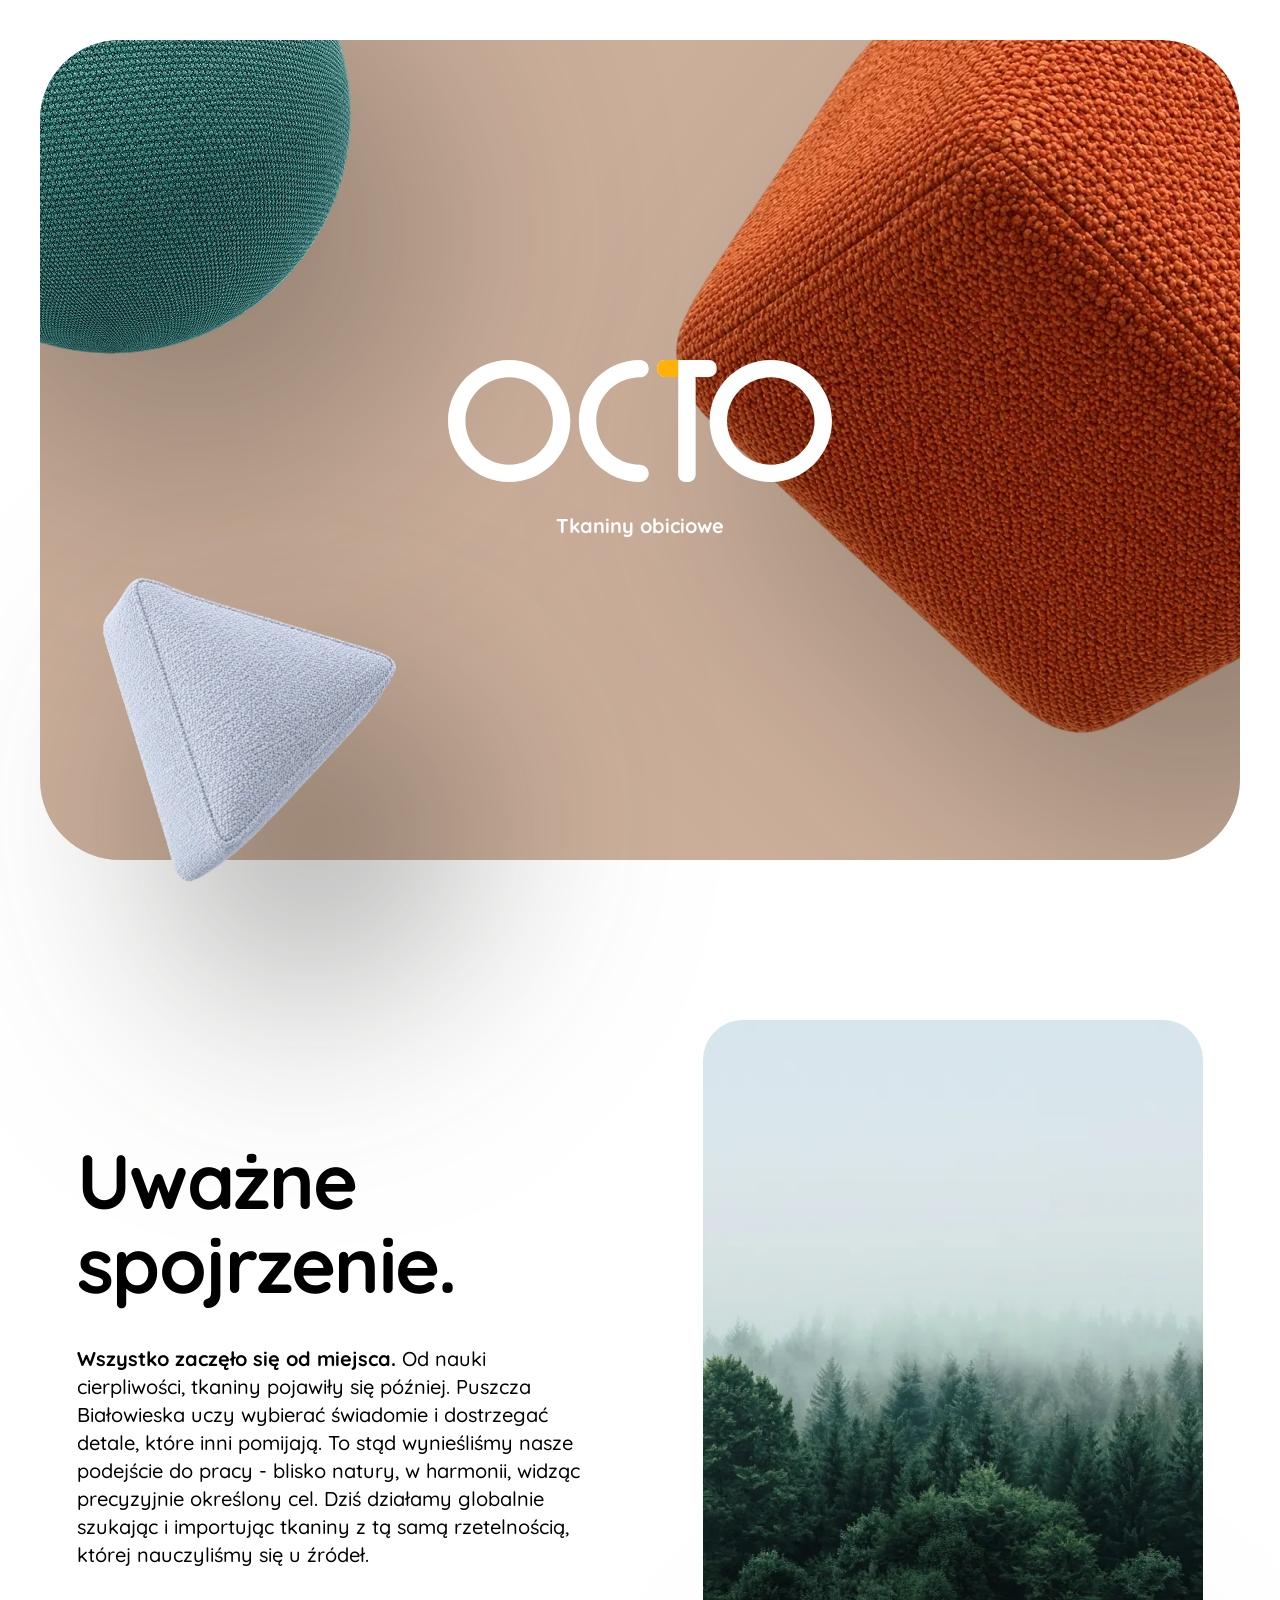
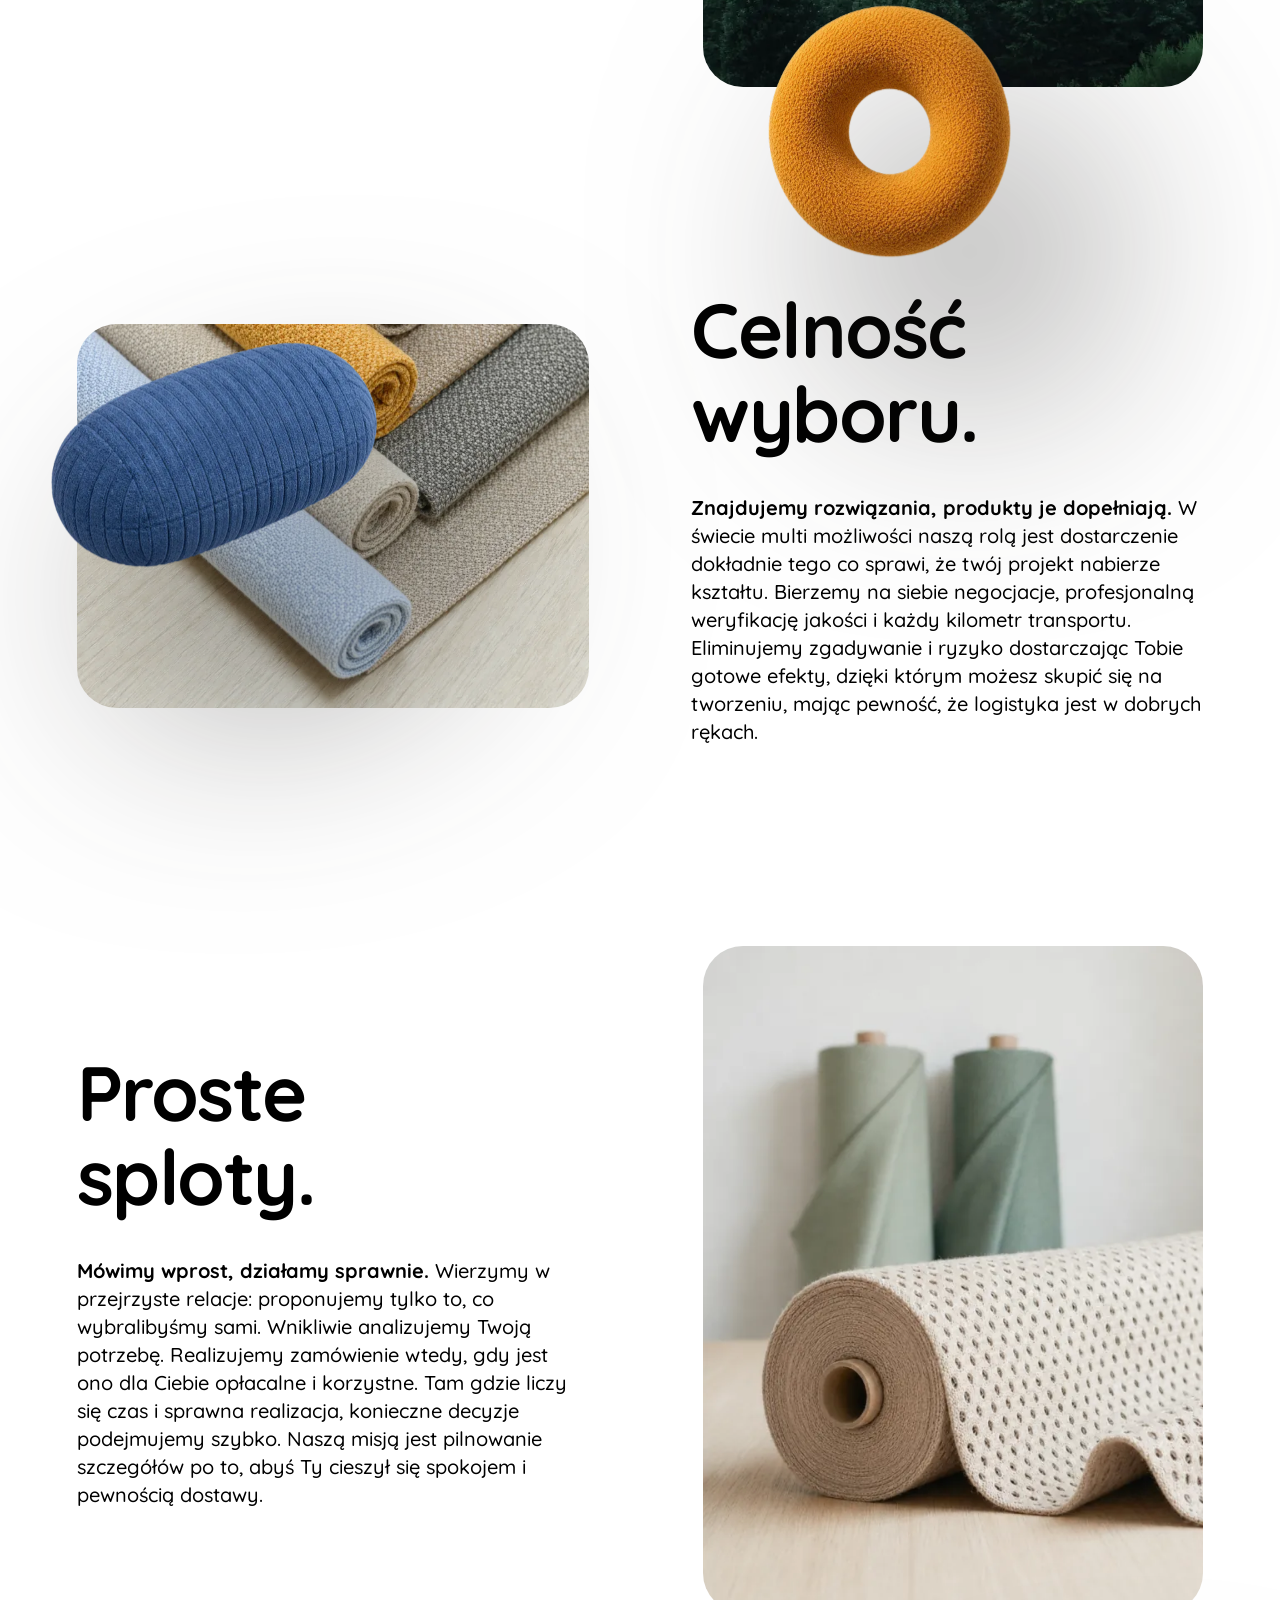
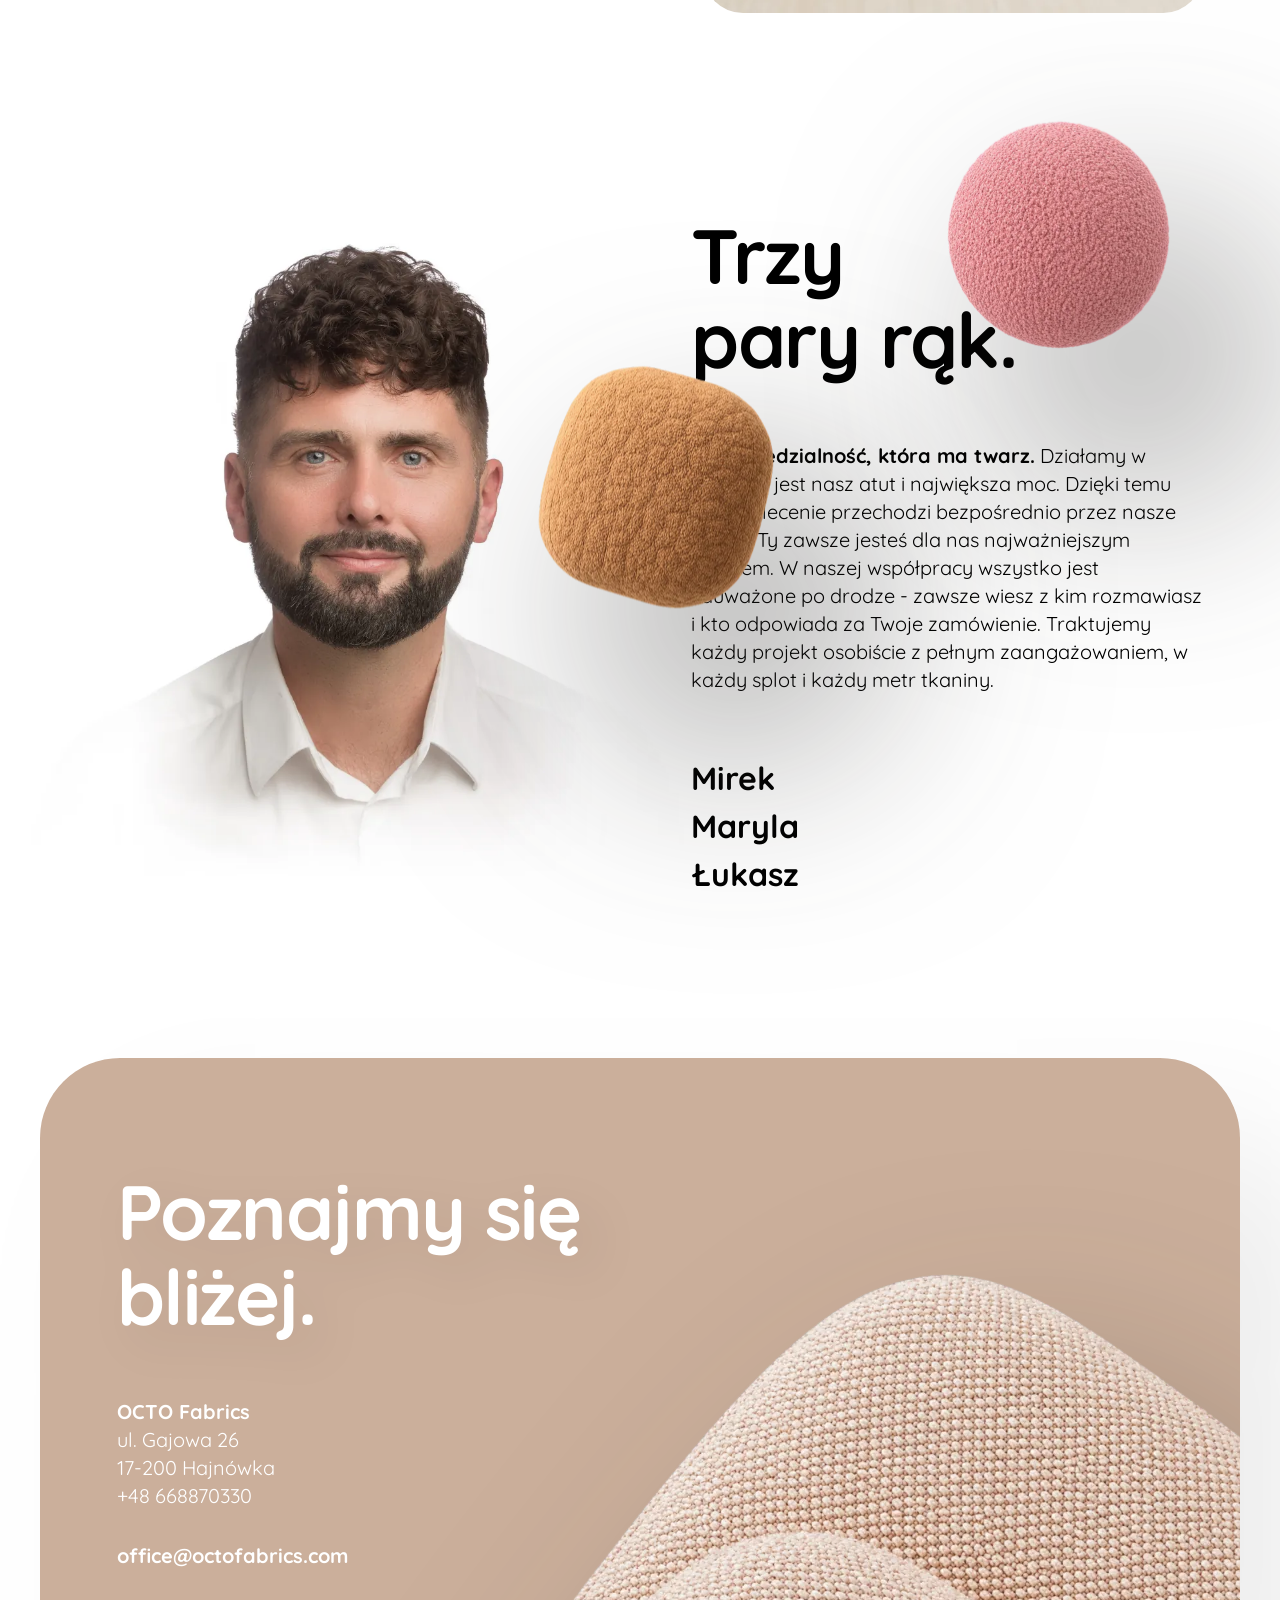
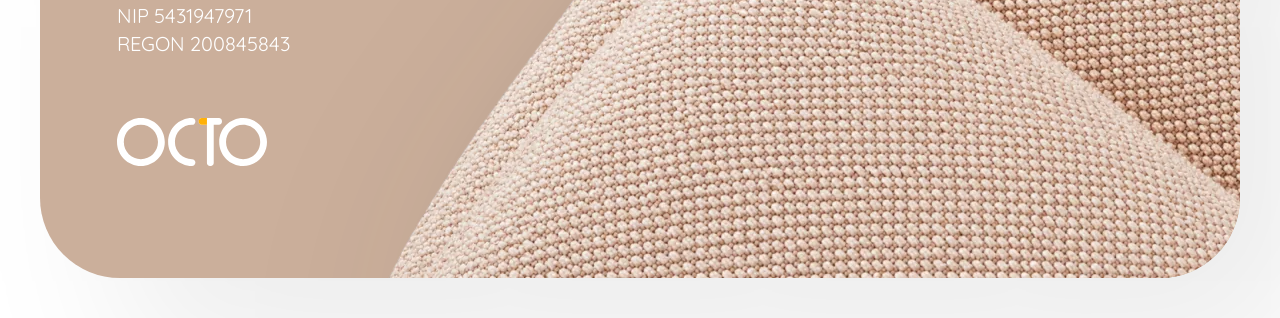
==== commit 964bd962: "Domena: canonical/og/JSON-LD na octofabrics.com; notatki o nowym modelu deployu Co-Authored-By: Clau" ====
--- a/index.html
+++ b/index.html
@@ -10,7 +10,7 @@
   <title>OCTO Fabrics — Tkaniny obiciowe</title>
   <meta name="description"
     content="OCTO Fabrics to rzetelny dostawca tkanin obiciowych. Znajdujemy rozwiązania, nie tylko produkty. Dowiedz się więcej o naszej ofercie.">
-  <link rel="canonical" href="https://kryszpin.github.io/octo/">
+  <link rel="canonical" href="https://octofabrics.com/">
 
   <!-- Favicon -->
   <link rel="icon" href="assets/logo.svg" type="image/svg+xml">
@@ -20,8 +20,8 @@
   <meta property="og:title" content="OCTO Fabrics — Tkaniny obiciowe">
   <meta property="og:description"
     content="Rzetelny dostawca tkanin obiciowych. Znajdujemy rozwiązania, nie tylko produkty.">
-  <meta property="og:url" content="https://kryszpin.github.io/octo/">
-  <meta property="og:image" content="https://kryszpin.github.io/octo/assets/img-1.jpg">
+  <meta property="og:url" content="https://octofabrics.com/">
+  <meta property="og:image" content="https://octofabrics.com/assets/img-1.jpg">
   <meta property="og:image:width" content="600">
   <meta property="og:image:height" content="800">
   <meta property="og:image:alt" content="Tkanina obiciowa OCTO Fabrics">
@@ -41,9 +41,9 @@
     "@type": "LocalBusiness",
     "name": "OCTO Fabrics",
     "description": "Rzetelny dostawca tkanin obiciowych. Znajdujemy rozwiązania, nie tylko produkty.",
-    "url": "https://kryszpin.github.io/octo/",
-    "logo": "https://kryszpin.github.io/octo/assets/logo.svg",
-    "image": "https://kryszpin.github.io/octo/assets/img-1.jpg",
+    "url": "https://octofabrics.com/",
+    "logo": "https://octofabrics.com/assets/logo.svg",
+    "image": "https://octofabrics.com/assets/img-1.jpg",
     "telephone": "+48668870330",
     "email": "office@octofabrics.com",
     "address": {
